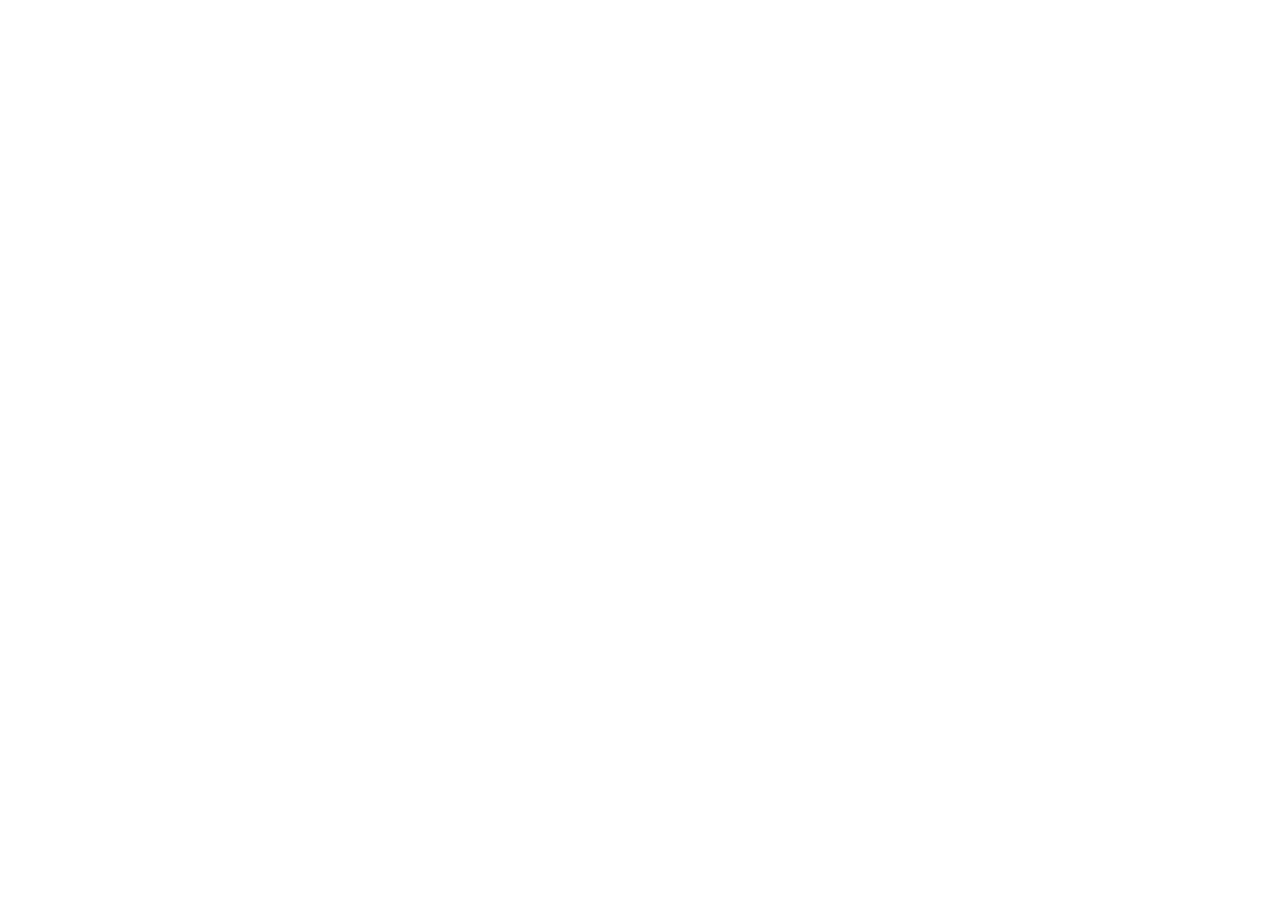
==== index.html @ 9a09a282 "Add files via upload" ====
<!DOCTYPE html>
<html lang="es-CL">
<head>
  <meta charset="UTF-8">
  <meta name="viewport" content="width=device-width, initial-scale=1.0, viewport-fit=cover">
  <meta name="theme-color" content="#6B8E7F" media="(prefers-color-scheme: light)">
  <meta name="theme-color" content="#1F2421" media="(prefers-color-scheme: dark)">
  <meta name="description" content="Carolina — gestor personal de causas judiciales">
  <meta name="format-detection" content="telephone=no">
  <title>Carolina</title>
  <link rel="manifest" href="./manifest.json">
  <link rel="icon" type="image/svg+xml" href="./icons/app-icon.svg">
  <link rel="apple-touch-icon" href="./icons/app-icon.svg">
  <link rel="preload" href="./fonts/InterVariable.woff2" as="font" type="font/woff2" crossorigin>
  <link rel="stylesheet" href="./css/tokens.css">
  <link rel="stylesheet" href="./css/base.css">
  <link rel="stylesheet" href="./css/components.css">
  <link rel="stylesheet" href="./css/views.css">
</head>
<body>
  <aside id="sidebar" class="sidebar" aria-label="Navegación principal" hidden></aside>

  <main id="app" role="main" aria-live="polite"></main>

  <nav id="bottom-nav" class="bottom-nav" aria-label="Navegación principal" hidden></nav>

  <button id="fab" class="fab" aria-label="Captura rápida" hidden></button>

  <div id="modal-root"></div>
  <div id="toast-root" class="toast-root" aria-live="polite" aria-atomic="true"></div>

  <script type="module" src="./js/app.js"></script>
</body>
</html>
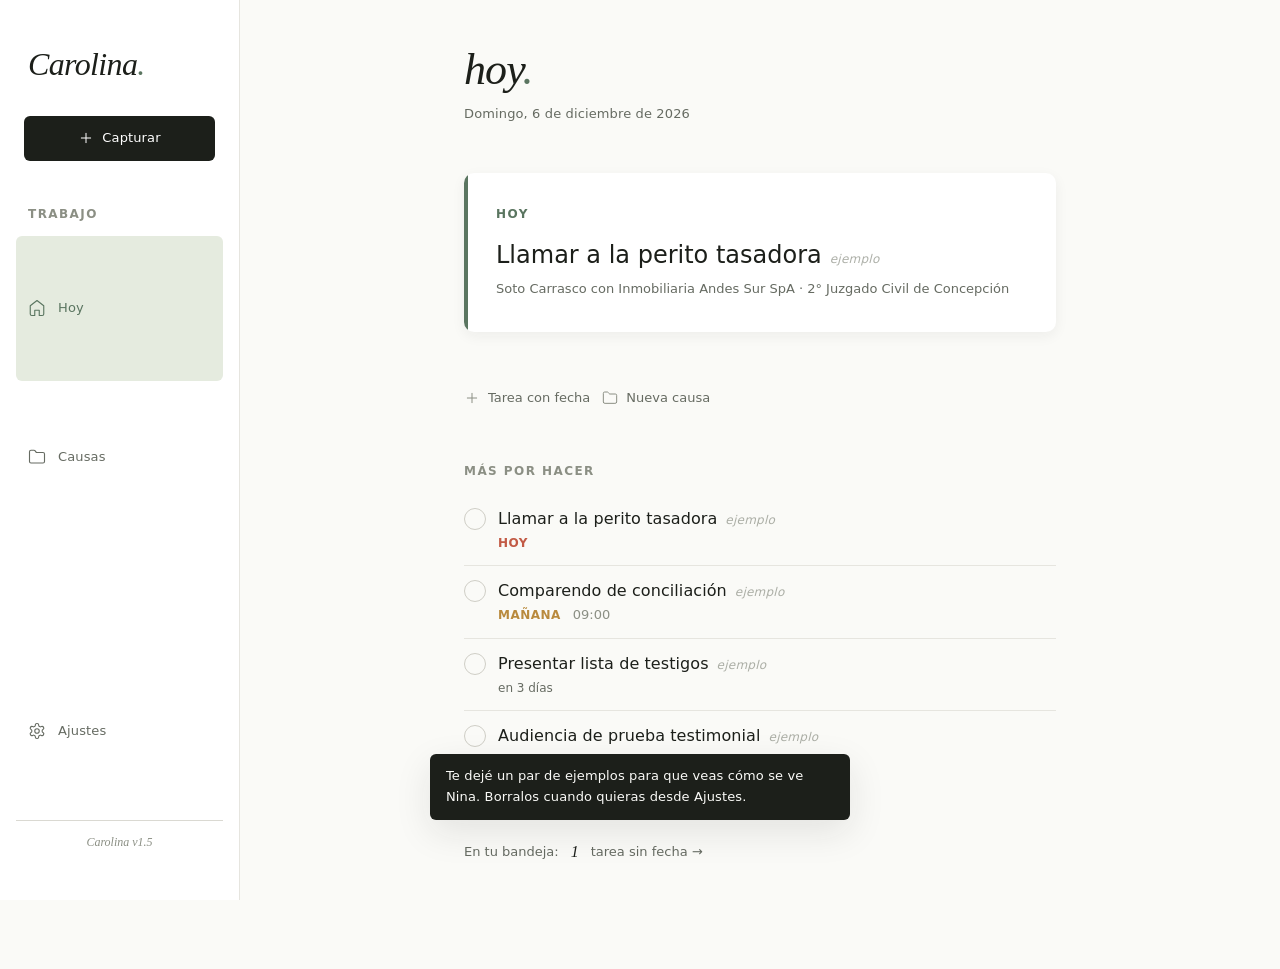
==== commit 6b7881c5: "tokens: nueva paleta clara y stack del sistema" ====
--- a/index.html
+++ b/index.html
@@ -11,7 +11,6 @@
   <link rel="manifest" href="./manifest.json">
   <link rel="icon" type="image/svg+xml" href="./icons/app-icon.svg">
   <link rel="apple-touch-icon" href="./icons/app-icon.svg">
-  <link rel="preload" href="./fonts/InterVariable.woff2" as="font" type="font/woff2" crossorigin>
   <link rel="stylesheet" href="./css/tokens.css">
   <link rel="stylesheet" href="./css/base.css">
   <link rel="stylesheet" href="./css/components.css">
--- a/css/tokens.css
+++ b/css/tokens.css
@@ -0,0 +1,185 @@
+/* Design tokens — Nina, paleta clara y limpia.
+   Superficies luminosas, mucho aire, tipografía del sistema.
+   Inspiración: Things 3, Linear. */
+
+:root {
+  /* ===== Superficies ===== */
+  --surface-bg: #FAFAF7;
+  --surface-card: #FFFFFF;
+  --surface-elevated: #FFFFFF;
+  --surface-muted: #F0EFE9;
+  --surface-overlay: rgba(28, 31, 26, 0.45);
+  --surface-grain: rgba(28, 31, 26, 0);
+
+  /* ===== Texto ===== */
+  --text-primary: #1C1F1A;
+  --text-secondary: #666B62;
+  --text-tertiary: #8B8F84;
+  --text-on-accent: #FFFFFF;
+
+  /* ===== Marca sage ===== */
+  --accent-primary: #5A7560;
+  --accent-primary-hover: #486049;
+  --accent-soft: #E5EBDF;
+  --accent-paper: #EEF2E8;
+
+  /* ===== Semáforo (≥ 4.5:1 sobre surface-card) ===== */
+  --status-ok: #5A7560;
+  --status-warn: #B98A3D;
+  --status-urgent: #C25A45;
+  --status-completed: #B8B8AB;
+
+  /* ===== Bordes ===== */
+  --border-subtle: #E6E5DF;
+  --border-strong: #CFCEC6;
+  --border-divider: #DAD9D2;
+
+  /* ===== Sombras ===== */
+  --shadow-sm: 0 1px 2px rgba(28, 31, 26, 0.04);
+  --shadow-md: 0 4px 14px rgba(28, 31, 26, 0.06);
+  --shadow-lg: 0 12px 36px rgba(28, 31, 26, 0.10);
+
+  /* ===== Tipografía: stack del sistema ===== */
+  --font-sans: -apple-system, BlinkMacSystemFont, "Segoe UI", system-ui, Roboto, "Helvetica Neue", Arial, sans-serif;
+  --font-display: Georgia, Cambria, "Times New Roman", serif;
+  --font-mono: ui-monospace, "SF Mono", "JetBrains Mono", Consolas, "Courier New", monospace;
+
+  --text-xs: 0.75rem;
+  --text-sm: 0.8125rem;
+  --text-base: 1rem;
+  --text-lg: 1.1875rem;
+  --text-xl: 1.5rem;
+  --text-2xl: 2rem;
+  --text-3xl: 2.75rem;
+  --text-4xl: 4rem;
+
+  --weight-regular: 400;
+  --weight-medium: 500;
+  --weight-semibold: 600;
+  --weight-bold: 700;
+
+  --lh-tight: 1.1;
+  --lh-snug: 1.3;
+  --lh-body: 1.6;
+  --lh-relaxed: 1.75;
+
+  --tracking-tight: -0.02em;
+  --tracking-normal: 0;
+  --tracking-wide: 0.04em;
+  --tracking-wider: 0.12em;
+
+  /* ===== Espaciado ===== */
+  --space-1: 4px;
+  --space-2: 8px;
+  --space-3: 12px;
+  --space-4: 16px;
+  --space-5: 24px;
+  --space-6: 32px;
+  --space-7: 48px;
+  --space-8: 64px;
+  --space-9: 96px;
+
+  --radius-input: 6px;
+  --radius-card: 10px;
+  --radius-pill: 999px;
+  --radius-full: 50%;
+
+  --touch-min: 44px;
+  --touch-fab: 56px;
+
+  --duration-micro: 180ms;
+  --duration-enter: 280ms;
+  --duration-exit: 200ms;
+  --ease-out: cubic-bezier(0.16, 1, 0.3, 1);
+  --ease-in: cubic-bezier(0.7, 0, 0.84, 0);
+  --ease-in-out: cubic-bezier(0.65, 0, 0.35, 1);
+
+  --z-nav: 10;
+  --z-fab: 20;
+  --z-toast: 40;
+  --z-modal: 100;
+
+  /* Materia */
+  --materia-civil: #5C7AA0;
+  --materia-familia: #B07A8C;
+  --materia-laboral: #B07859;
+  --materia-penal: #4F5C68;
+  --materia-cobranza: #A88747;
+  --materia-otro: #80847A;
+}
+
+/* ===== Modo oscuro ===== */
+:root[data-theme="dark"] {
+  --surface-bg: #16181A;
+  --surface-card: #1F2123;
+  --surface-elevated: #25282A;
+  --surface-muted: #1A1C1E;
+  --surface-overlay: rgba(0, 0, 0, 0.6);
+  --surface-grain: rgba(255, 255, 255, 0);
+
+  --text-primary: #EFECE6;
+  --text-secondary: #A8A8A1;
+  --text-tertiary: #7A7C75;
+  --text-on-accent: #FFFFFF;
+
+  --accent-primary: #8FAB94;
+  --accent-primary-hover: #A4C0A8;
+  --accent-soft: #2D3530;
+  --accent-paper: #2A2F2A;
+
+  --status-ok: #8FAB94;
+  --status-warn: #D2B070;
+  --status-urgent: #D88471;
+  --status-completed: #494B47;
+
+  --border-subtle: #2A2C2E;
+  --border-strong: #3D403D;
+  --border-divider: #34373A;
+
+  --shadow-sm: 0 1px 2px rgba(0, 0, 0, 0.3);
+  --shadow-md: 0 4px 14px rgba(0, 0, 0, 0.35);
+  --shadow-lg: 0 12px 36px rgba(0, 0, 0, 0.5);
+
+  --materia-civil: #8FA7C5;
+  --materia-familia: #CFA0B0;
+  --materia-laboral: #CFA088;
+  --materia-penal: #8590A0;
+  --materia-cobranza: #C9AC75;
+  --materia-otro: #A8AAA0;
+}
+
+@media (prefers-color-scheme: dark) {
+  :root:not([data-theme="light"]) {
+    --surface-bg: #16181A;
+    --surface-card: #1F2123;
+    --surface-elevated: #25282A;
+    --surface-muted: #1A1C1E;
+    --surface-overlay: rgba(0, 0, 0, 0.6);
+    --surface-grain: rgba(255, 255, 255, 0);
+
+    --text-primary: #EFECE6;
+    --text-secondary: #A8A8A1;
+    --text-tertiary: #7A7C75;
+
+    --accent-primary: #8FAB94;
+    --accent-primary-hover: #A4C0A8;
+    --accent-soft: #2D3530;
+    --accent-paper: #2A2F2A;
+
+    --status-ok: #8FAB94;
+    --status-warn: #D2B070;
+    --status-urgent: #D88471;
+    --status-completed: #494B47;
+
+    --border-subtle: #2A2C2E;
+    --border-strong: #3D403D;
+    --border-divider: #34373A;
+
+    --materia-civil: #8FA7C5;
+    --materia-familia: #CFA0B0;
+    --materia-laboral: #CFA088;
+    --materia-penal: #8590A0;
+    --materia-cobranza: #C9AC75;
+    --materia-otro: #A8AAA0;
+  }
+}
--- a/css/base.css
+++ b/css/base.css
@@ -0,0 +1,105 @@
+/* Reset minimal + tipografía base. Stack del sistema, sin fuentes remotas. */
+
+*, *::before, *::after { box-sizing: border-box; }
+
+html {
+  -webkit-text-size-adjust: 100%;
+  text-rendering: optimizeLegibility;
+}
+
+body {
+  margin: 0;
+  background: var(--surface-bg);
+  color: var(--text-primary);
+  font-family: var(--font-sans);
+  font-size: var(--text-base);
+  line-height: var(--lh-body);
+  font-feature-settings: "cv11", "ss01", "ss03";
+  -webkit-font-smoothing: antialiased;
+  -moz-osx-font-smoothing: grayscale;
+  /* Reservar espacio para bottom-nav fijo + safe-area inferior. */
+  padding-bottom: calc(64px + env(safe-area-inset-bottom));
+  overflow-x: hidden;
+}
+
+h1, h2, h3, h4, h5 {
+  margin: 0;
+  font-weight: var(--weight-semibold);
+  line-height: var(--lh-tight);
+  letter-spacing: var(--tracking-tight);
+  color: var(--text-primary);
+}
+
+p { margin: 0; }
+
+a { color: var(--accent-primary); text-decoration: none; }
+a:hover { color: var(--accent-primary-hover); }
+
+button {
+  font: inherit;
+  color: inherit;
+  background: none;
+  border: none;
+  padding: 0;
+  cursor: pointer;
+  letter-spacing: inherit;
+}
+
+input, textarea, select { font: inherit; color: inherit; }
+
+img, svg { display: block; max-width: 100%; }
+
+/* ===== Utilities tipográficas ===== */
+.display {
+  font-family: var(--font-display);
+  font-style: italic;
+  font-weight: 400;
+  letter-spacing: var(--tracking-tight);
+  font-feature-settings: "ss01", "kern";
+}
+.eyebrow {
+  font-size: var(--text-xs);
+  font-weight: var(--weight-semibold);
+  text-transform: uppercase;
+  letter-spacing: var(--tracking-wider);
+  color: var(--text-tertiary);
+}
+.tabular { font-variant-numeric: tabular-nums; }
+.mono { font-family: var(--font-mono); }
+
+/* ===== Focus visible accesible — sage subtle ===== */
+:focus-visible {
+  outline: 2px solid var(--accent-primary);
+  outline-offset: 3px;
+  border-radius: 4px;
+}
+button:focus:not(:focus-visible) { outline: none; }
+
+/* Screen reader only. */
+.sr-only {
+  position: absolute;
+  width: 1px; height: 1px;
+  padding: 0; margin: -1px;
+  overflow: hidden; clip: rect(0,0,0,0);
+  white-space: nowrap; border: 0;
+}
+
+/* prefers-reduced-motion: anular animaciones. */
+@media (prefers-reduced-motion: reduce) {
+  *, *::before, *::after {
+    animation-duration: 0.01ms !important;
+    animation-iteration-count: 1 !important;
+    transition-duration: 0.01ms !important;
+    scroll-behavior: auto !important;
+  }
+}
+
+::selection { background: var(--accent-soft); color: var(--text-primary); }
+
+/* Divisor horizontal estilo cuaderno legal */
+.rule {
+  border: 0;
+  border-top: 1px solid var(--border-divider);
+  margin: var(--space-5) 0;
+}
+.rule-soft { border-top-color: var(--border-subtle); }
--- a/css/components.css
+++ b/css/components.css
@@ -0,0 +1,913 @@
+/* Componentes — Editorial calm.
+   Pocas cards, mucho aire, separadores en vez de bordes pesados. */
+
+/* ===== Layout helpers ===== */
+.app-container {
+  max-width: 640px;
+  margin: 0 auto;
+  padding: 0 var(--space-5);
+}
+
+.stack { display: flex; flex-direction: column; }
+.stack > * + * { margin-top: var(--space-3); }
+.stack-tight > * + * { margin-top: var(--space-2); }
+.stack-loose > * + * { margin-top: var(--space-5); }
+.stack-page > * + * { margin-top: var(--space-7); }
+
+.row { display: flex; align-items: center; gap: var(--space-3); }
+.row-between { display: flex; align-items: center; justify-content: space-between; gap: var(--space-3); }
+
+/* ===== Botones ===== */
+.btn {
+  display: inline-flex;
+  align-items: center;
+  justify-content: center;
+  gap: var(--space-2);
+  min-height: var(--touch-min);
+  padding: 0 var(--space-4);
+  border-radius: var(--radius-input);
+  font-weight: var(--weight-medium);
+  font-size: var(--text-sm);
+  letter-spacing: 0.01em;
+  cursor: pointer;
+  user-select: none;
+  text-decoration: none;
+  transition: transform 100ms var(--ease-out), background-color var(--duration-micro) var(--ease-out), border-color var(--duration-micro) var(--ease-out);
+  border: 1px solid transparent;
+}
+.btn:active { transform: scale(0.98); }
+.btn:hover { text-decoration: none; }
+
+.btn-primary {
+  background: var(--accent-primary);
+  color: var(--text-on-accent);
+}
+.btn-primary:hover { background: var(--accent-primary-hover); color: var(--text-on-accent); }
+
+.btn-secondary {
+  background: transparent;
+  color: var(--text-primary);
+  border-color: var(--border-strong);
+}
+.btn-secondary:hover { background: var(--surface-muted); border-color: var(--text-secondary); }
+
+.btn-ghost {
+  background: transparent;
+  color: var(--text-secondary);
+}
+.btn-ghost:hover { color: var(--text-primary); background: var(--surface-muted); }
+
+.btn-danger {
+  background: var(--status-urgent);
+  color: var(--text-on-accent);
+}
+.btn-danger:hover { filter: brightness(0.95); color: var(--text-on-accent); }
+
+.btn-icon {
+  width: var(--touch-min);
+  height: var(--touch-min);
+  padding: 0;
+  border-radius: var(--radius-full);
+  color: var(--text-secondary);
+}
+.btn-icon:hover { background: var(--surface-muted); color: var(--text-primary); }
+
+.btn-block { width: 100%; }
+.btn[disabled] { opacity: 0.4; cursor: not-allowed; }
+
+/* ===== Card minimal — "papel sobre papel" ===== */
+.card {
+  background: var(--surface-card);
+  border-radius: var(--radius-card);
+  padding: var(--space-5);
+  box-shadow: var(--shadow-sm);
+}
+.card-pressable {
+  cursor: pointer;
+  transition: transform 100ms var(--ease-out), box-shadow var(--duration-micro) var(--ease-out);
+}
+.card-pressable:hover { box-shadow: var(--shadow-md); }
+.card-pressable:active { transform: scale(0.99); }
+
+/* ===== FAB — más refinado, menos plástico ===== */
+.fab {
+  position: fixed;
+  right: var(--space-5);
+  bottom: calc(80px + env(safe-area-inset-bottom));
+  width: var(--touch-fab);
+  height: var(--touch-fab);
+  border-radius: var(--radius-full);
+  background: var(--text-primary);
+  color: var(--surface-card);
+  box-shadow: var(--shadow-lg);
+  font-size: 24px;
+  line-height: 1;
+  font-weight: var(--weight-regular);
+  display: flex; align-items: center; justify-content: center;
+  z-index: var(--z-fab);
+  transition: transform 100ms var(--ease-out), background-color var(--duration-micro) var(--ease-out);
+}
+.fab:hover { background: var(--text-secondary); }
+.fab:active { transform: scale(0.93); }
+.fab[hidden] { display: none; }
+
+/* ===== Bottom nav (mobile) ===== */
+.bottom-nav {
+  position: fixed;
+  left: 0; right: 0; bottom: 0;
+  display: flex;
+  background: var(--surface-card);
+  border-top: 1px solid var(--border-subtle);
+  padding-bottom: env(safe-area-inset-bottom);
+  z-index: var(--z-nav);
+}
+.bottom-nav[hidden] { display: none; }
+
+.nav-item {
+  flex: 1;
+  display: flex;
+  flex-direction: column;
+  align-items: center;
+  justify-content: center;
+  gap: 3px;
+  min-height: 56px;
+  padding: var(--space-1) var(--space-2);
+  color: var(--text-tertiary);
+  font-size: var(--text-xs);
+  font-weight: var(--weight-medium);
+  letter-spacing: 0.01em;
+  text-decoration: none;
+  transition: color var(--duration-micro) var(--ease-out);
+}
+.nav-item .icon { width: 22px; height: 22px; }
+.nav-item.active { color: var(--accent-primary); }
+.nav-item:hover { color: var(--text-primary); text-decoration: none; }
+.nav-item:active { background: var(--surface-muted); }
+
+/* ===== Sidebar (desktop, Odoo-style refinado) ===== */
+.sidebar { display: none; }
+.sidebar[hidden] { display: none; }
+
+@media (min-width: 960px) {
+  .bottom-nav { display: none; }
+  .sidebar:not([hidden]) {
+    display: flex;
+    flex-direction: column;
+    position: fixed;
+    left: 0; top: 0; bottom: 0;
+    width: 240px;
+    background: var(--surface-card);
+    border-right: 1px solid var(--border-subtle);
+    padding: var(--space-7) var(--space-4);
+    z-index: var(--z-nav);
+    gap: var(--space-1);
+  }
+  .sidebar .sidebar-brand {
+    padding: 0 var(--space-3) var(--space-6);
+    font-family: var(--font-display);
+    font-style: italic;
+    font-size: var(--text-2xl);
+    font-weight: 400;
+    color: var(--text-primary);
+    letter-spacing: var(--tracking-tight);
+    line-height: 1;
+  }
+  .sidebar .sidebar-brand .brand-dot { display: none; }
+  .sidebar .sidebar-brand::after {
+    content: ".";
+    color: var(--accent-primary);
+  }
+
+  /* Botón Capturar (reemplaza al FAB en desktop) */
+  .sidebar .sidebar-cta {
+    display: flex;
+    align-items: center;
+    justify-content: center;
+    gap: var(--space-2);
+    padding: var(--space-3) var(--space-4);
+    margin: 0 var(--space-2) var(--space-6);
+    background: var(--text-primary);
+    color: var(--surface-card);
+    border-radius: var(--radius-input);
+    font-size: var(--text-sm);
+    font-weight: var(--weight-medium);
+    letter-spacing: 0.01em;
+    cursor: pointer;
+    transition: background-color var(--duration-micro) var(--ease-out), transform 100ms var(--ease-out);
+    border: none;
+  }
+  .sidebar .sidebar-cta:hover { background: var(--text-secondary); }
+  .sidebar .sidebar-cta:active { transform: scale(0.98); }
+
+  /* Section title — eyebrow estilo */
+  .sidebar .sidebar-section-title {
+    font-size: var(--text-xs);
+    font-weight: var(--weight-semibold);
+    text-transform: uppercase;
+    letter-spacing: var(--tracking-wider);
+    color: var(--text-tertiary);
+    padding: 0 var(--space-3) var(--space-2);
+    margin-top: var(--space-2);
+  }
+
+  /* Spacer empuja Ajustes al pie */
+  .sidebar .sidebar-spacer { flex: 1; min-height: var(--space-5); }
+
+  /* Version tag */
+  .sidebar .sidebar-version {
+    font-family: var(--font-display);
+    font-style: italic;
+    font-size: var(--text-xs);
+    color: var(--text-tertiary);
+    text-align: center;
+    padding: var(--space-3) var(--space-3) 0;
+    margin-top: var(--space-3);
+    border-top: 1px solid var(--border-divider);
+  }
+
+  .sidebar .nav-item {
+    flex-direction: row;
+    justify-content: flex-start;
+    gap: var(--space-3);
+    padding: var(--space-3);
+    min-height: 40px;
+    border-radius: var(--radius-input);
+    font-size: var(--text-sm);
+    font-weight: var(--weight-medium);
+    color: var(--text-secondary);
+  }
+  .sidebar .nav-item .icon { width: 18px; height: 18px; }
+  .sidebar .nav-item.active {
+    background: var(--accent-soft);
+    color: var(--accent-primary);
+  }
+  .sidebar .nav-item:hover:not(.active) {
+    background: var(--surface-muted);
+    color: var(--text-primary);
+  }
+
+  body { padding-left: 240px; padding-bottom: 0; }
+  /* En desktop el botón Capturar del sidebar reemplaza al FAB. */
+  .fab { display: none !important; }
+}
+
+/* ===== Chips ===== */
+.chip-row-wrapper { position: relative; }
+.chip-row-wrapper::after {
+  content: "";
+  position: absolute;
+  right: 0; top: 0; bottom: 0;
+  width: 32px;
+  background: linear-gradient(to right, transparent, var(--surface-bg));
+  pointer-events: none;
+}
+.chip-row {
+  display: flex;
+  gap: var(--space-2);
+  overflow-x: auto;
+  padding: var(--space-2) 0;
+  scrollbar-width: none;
+}
+.chip-row::-webkit-scrollbar { display: none; }
+
+.chip {
+  display: inline-flex;
+  align-items: center;
+  gap: var(--space-2);
+  padding: 0 var(--space-4);
+  border-radius: var(--radius-pill);
+  background: transparent;
+  border: 1px solid var(--border-strong);
+  font-size: var(--text-sm);
+  font-weight: var(--weight-medium);
+  color: var(--text-secondary);
+  white-space: nowrap;
+  min-height: 36px;
+  cursor: pointer;
+  transition: background-color var(--duration-micro) var(--ease-out), border-color var(--duration-micro) var(--ease-out);
+  letter-spacing: 0.01em;
+}
+@media (max-width: 720px) {
+  /* Mobile: chips más cómodas para tap (acercándose al mínimo táctil de 44) */
+  .chip { min-height: 40px; padding: 0 var(--space-4); }
+}
+.chip:hover { border-color: var(--text-secondary); color: var(--text-primary); }
+.chip:active { transform: scale(0.97); }
+.chip.active {
+  background: var(--text-primary);
+  color: var(--surface-card);
+  border-color: var(--text-primary);
+}
+
+.chip-materia::before {
+  content: "";
+  width: 6px; height: 6px;
+  border-radius: var(--radius-full);
+  background: var(--materia-color, var(--text-tertiary));
+  flex-shrink: 0;
+}
+.chip-materia[data-materia="civil"]    { --materia-color: var(--materia-civil); }
+.chip-materia[data-materia="familia"]  { --materia-color: var(--materia-familia); }
+.chip-materia[data-materia="laboral"]  { --materia-color: var(--materia-laboral); }
+.chip-materia[data-materia="penal"]    { --materia-color: var(--materia-penal); }
+.chip-materia[data-materia="cobranza"] { --materia-color: var(--materia-cobranza); }
+.chip-materia[data-materia="otro"]     { --materia-color: var(--materia-otro); }
+
+/* ===== Inputs ===== */
+.field { display: flex; flex-direction: column; gap: 6px; }
+.label {
+  font-size: var(--text-xs);
+  font-weight: var(--weight-semibold);
+  text-transform: uppercase;
+  letter-spacing: var(--tracking-wider);
+  color: var(--text-tertiary);
+}
+.label .required { color: var(--status-urgent); margin-left: 2px; font-weight: var(--weight-bold); }
+
+.input, .textarea, .select {
+  width: 100%;
+  min-height: var(--touch-min);
+  padding: var(--space-3) var(--space-3);
+  background: var(--surface-card);
+  border: 1px solid var(--border-strong);
+  border-radius: var(--radius-input);
+  color: var(--text-primary);
+  font-size: var(--text-base);
+  transition: border-color var(--duration-micro) var(--ease-out);
+}
+.input:focus, .textarea:focus, .select:focus {
+  outline: none;
+  border-color: var(--accent-primary);
+  box-shadow: 0 0 0 3px var(--accent-soft);
+}
+.textarea { min-height: 96px; resize: vertical; line-height: var(--lh-body); padding: var(--space-3); }
+
+.helper {
+  font-size: var(--text-sm);
+  color: var(--text-tertiary);
+  font-style: italic;
+}
+.error {
+  font-size: var(--text-sm);
+  color: var(--status-urgent);
+  font-weight: var(--weight-medium);
+}
+
+/* ===== Modal ===== */
+.modal-backdrop {
+  position: fixed; inset: 0;
+  background: var(--surface-overlay);
+  backdrop-filter: blur(8px);
+  -webkit-backdrop-filter: blur(8px);
+  display: flex;
+  align-items: flex-end;
+  justify-content: center;
+  z-index: var(--z-modal);
+  animation: backdrop-in var(--duration-enter) var(--ease-out);
+}
+.modal {
+  background: var(--surface-card);
+  width: 100%;
+  max-width: 520px;
+  max-height: 90vh;
+  overflow-y: auto;
+  border-top-left-radius: 16px;
+  border-top-right-radius: 16px;
+  padding: var(--space-6) var(--space-5) calc(var(--space-6) + env(safe-area-inset-bottom));
+  animation: sheet-in var(--duration-enter) var(--ease-out);
+  box-shadow: var(--shadow-lg);
+}
+@media (min-width: 600px) {
+  .modal-backdrop { align-items: center; }
+  .modal { border-radius: 16px; max-height: 80vh; margin: var(--space-5); }
+}
+
+.modal-header {
+  display: flex;
+  justify-content: space-between;
+  align-items: baseline;
+  margin-bottom: var(--space-5);
+}
+.modal-title {
+  font-family: var(--font-display);
+  font-style: italic;
+  font-weight: 400;
+  font-size: var(--text-2xl);
+  letter-spacing: var(--tracking-tight);
+}
+
+@keyframes backdrop-in { from { opacity: 0; } to { opacity: 1; } }
+@keyframes sheet-in {
+  from { transform: translateY(24px); opacity: 0; }
+  to { transform: translateY(0); opacity: 1; }
+}
+
+/* ===== Toast ===== */
+.toast-root {
+  position: fixed;
+  left: 50%;
+  bottom: calc(80px + env(safe-area-inset-bottom));
+  transform: translateX(-50%);
+  z-index: var(--z-toast);
+  display: flex;
+  flex-direction: column;
+  gap: var(--space-2);
+  pointer-events: none;
+  width: calc(100% - var(--space-5) * 2);
+  max-width: 420px;
+}
+.toast {
+  background: var(--text-primary);
+  color: var(--surface-bg);
+  padding: var(--space-3) var(--space-4);
+  border-radius: var(--radius-input);
+  box-shadow: var(--shadow-lg);
+  display: flex;
+  justify-content: space-between;
+  align-items: center;
+  gap: var(--space-3);
+  pointer-events: auto;
+  animation: toast-in var(--duration-enter) var(--ease-out);
+  font-size: var(--text-sm);
+  letter-spacing: 0.01em;
+}
+.toast.leaving { animation: toast-out var(--duration-exit) var(--ease-in) forwards; }
+.toast .toast-action {
+  color: var(--accent-soft);
+  font-weight: var(--weight-semibold);
+  background: transparent;
+  border: none;
+  padding: var(--space-1) var(--space-2);
+  cursor: pointer;
+}
+@keyframes toast-in { from { opacity: 0; transform: translateY(8px); } to { opacity: 1; transform: translateY(0); } }
+@keyframes toast-out { to { opacity: 0; transform: translateY(8px); } }
+
+/* ===== Semáforo — refinado.
+   Urgent/Warn (HOY/MAÑANA) en uppercase semibold para llamar atención calmada.
+   Soon/Far en sentence case regular weight para indicar visualmente "no urgente".
+   La diferenciación tipográfica refuerza la diferenciación cromática. */
+.semaforo {
+  display: inline-flex;
+  align-items: center;
+  font-size: var(--text-xs);
+  font-variant-numeric: tabular-nums;
+  white-space: nowrap;
+  letter-spacing: var(--tracking-wide);
+}
+.semaforo-urgent {
+  color: var(--status-urgent);
+  font-weight: var(--weight-semibold);
+  text-transform: uppercase;
+}
+.semaforo-warn {
+  color: var(--status-warn);
+  font-weight: var(--weight-semibold);
+  text-transform: uppercase;
+}
+.semaforo-soon {
+  color: var(--text-secondary);
+  font-weight: var(--weight-regular);
+  letter-spacing: 0;
+}
+.semaforo-far {
+  color: var(--text-tertiary);
+  font-weight: var(--weight-regular);
+  letter-spacing: 0;
+}
+.semaforo-completed {
+  color: var(--text-tertiary);
+  text-decoration: line-through;
+  font-weight: var(--weight-regular);
+  letter-spacing: 0;
+}
+
+/* ===== Empty state ===== */
+.empty-state {
+  text-align: center;
+  padding: var(--space-8) var(--space-4);
+  color: var(--text-secondary);
+}
+.empty-state .illustration {
+  margin: 0 auto var(--space-5);
+  color: var(--accent-primary);
+  opacity: 0.55;
+  display: block;
+  width: 140px;
+  max-width: 100%;
+}
+.empty-state .empty-message {
+  font-family: var(--font-display);
+  font-style: italic;
+  font-size: var(--text-lg);
+  margin-bottom: var(--space-4);
+  color: var(--text-secondary);
+  max-width: 28em;
+  margin-left: auto; margin-right: auto;
+  letter-spacing: var(--tracking-tight);
+}
+.empty-state .btn { margin-top: var(--space-3); }
+
+/* ===== Notebook row — nuevo patrón sin cards ===== */
+.notebook {
+  display: flex;
+  flex-direction: column;
+}
+.notebook-row {
+  position: relative;
+  padding: var(--space-5) 0;
+  display: flex;
+  flex-direction: column;
+  gap: var(--space-2);
+  border-bottom: 1px solid var(--border-divider);
+  cursor: pointer;
+  transition: padding-left var(--duration-micro) var(--ease-out);
+}
+.notebook-row:hover { padding-left: var(--space-2); }
+.notebook-row:last-child { border-bottom: none; }
+.notebook-row[data-materia]::before {
+  content: "";
+  position: absolute;
+  left: -16px; top: 50%; transform: translateY(-50%);
+  width: 3px;
+  height: 60%;
+  background: var(--materia-color, transparent);
+  border-radius: var(--radius-pill);
+  opacity: 0;
+  transition: opacity var(--duration-micro) var(--ease-out);
+}
+.notebook-row[data-materia]:hover::before { opacity: 1; }
+.notebook-row[data-materia="civil"]    { --materia-color: var(--materia-civil); }
+.notebook-row[data-materia="familia"]  { --materia-color: var(--materia-familia); }
+.notebook-row[data-materia="laboral"]  { --materia-color: var(--materia-laboral); }
+.notebook-row[data-materia="penal"]    { --materia-color: var(--materia-penal); }
+.notebook-row[data-materia="cobranza"] { --materia-color: var(--materia-cobranza); }
+.notebook-row[data-materia="otro"]     { --materia-color: var(--materia-otro); }
+
+/* ===== Tarea — checkbox circular minimal ===== */
+.tarea-row {
+  display: flex;
+  align-items: flex-start;
+  gap: var(--space-3);
+  padding: var(--space-3) 0;
+  border-bottom: 1px solid var(--border-subtle);
+  transition: opacity var(--duration-micro) var(--ease-out);
+}
+.tarea-row:last-child { border-bottom: none; }
+.tarea-row.completing { opacity: 0.4; }
+.tarea-checkbox {
+  flex-shrink: 0;
+  width: 22px; height: 22px;
+  margin-top: 2px;
+  border-radius: var(--radius-full);
+  border: 1.5px solid var(--border-strong);
+  display: flex; align-items: center; justify-content: center;
+  background: transparent;
+  color: var(--surface-card);
+  transition: all var(--duration-micro) var(--ease-out);
+}
+.tarea-checkbox:hover { border-color: var(--accent-primary); }
+.tarea-checkbox.checked {
+  background: var(--accent-primary);
+  border-color: var(--accent-primary);
+}
+.tarea-content { flex: 1; min-width: 0; padding-right: var(--space-2); }
+.tarea-titulo {
+  font-size: var(--text-base);
+  font-weight: var(--weight-regular);
+  color: var(--text-primary);
+  letter-spacing: 0.005em;
+}
+.tarea-meta {
+  font-size: var(--text-sm);
+  color: var(--text-tertiary);
+  display: flex; align-items: center; gap: var(--space-3);
+  margin-top: 2px;
+}
+.tarea-row.done .tarea-titulo {
+  color: var(--text-tertiary);
+  text-decoration: line-through;
+}
+
+/* ===== Inbox link minimal ===== */
+.inbox-link {
+  display: inline-flex;
+  align-items: center;
+  gap: var(--space-2);
+  padding: var(--space-2) 0;
+  color: var(--text-secondary);
+  font-size: var(--text-sm);
+  cursor: pointer;
+  transition: color var(--duration-micro) var(--ease-out);
+}
+.inbox-link:hover { color: var(--text-primary); }
+.inbox-link .count {
+  font-family: var(--font-display);
+  font-style: italic;
+  color: var(--text-primary);
+  font-size: var(--text-base);
+  margin: 0 4px;
+}
+
+/* ===== Detalles colapsables ===== */
+details.collapsible {
+  border-bottom: 1px solid var(--border-divider);
+  padding: var(--space-4) 0;
+}
+details.collapsible:last-child { border-bottom: none; }
+details.collapsible > summary {
+  list-style: none;
+  cursor: pointer;
+  display: flex;
+  justify-content: space-between;
+  align-items: center;
+  font-weight: var(--weight-semibold);
+  font-size: var(--text-base);
+  letter-spacing: 0.01em;
+  min-height: 36px;
+  user-select: none;
+}
+details.collapsible > summary::-webkit-details-marker { display: none; }
+details.collapsible > summary::after {
+  content: "";
+  width: 8px; height: 8px;
+  border-right: 1.5px solid var(--text-tertiary);
+  border-bottom: 1.5px solid var(--text-tertiary);
+  transform: rotate(45deg);
+  transition: transform var(--duration-micro) var(--ease-out);
+  flex-shrink: 0;
+  margin-right: 4px;
+}
+details.collapsible[open] > summary::after { transform: rotate(-135deg); }
+details.collapsible > .body { padding-top: var(--space-4); }
+
+/* ===== Hito timeline refinado ===== */
+.timeline { position: relative; padding-left: var(--space-5); }
+.timeline::before {
+  content: "";
+  position: absolute;
+  left: 4px; top: 12px; bottom: 12px;
+  width: 1px;
+  background: var(--border-divider);
+}
+.timeline-item { position: relative; padding-bottom: var(--space-5); }
+.timeline-item:last-child { padding-bottom: 0; }
+.timeline-item::before {
+  content: "";
+  position: absolute;
+  left: -19px; top: 8px;
+  width: 9px; height: 9px;
+  border-radius: var(--radius-full);
+  background: var(--surface-card);
+  border: 1.5px solid var(--accent-primary);
+}
+.timeline-fecha {
+  font-size: var(--text-xs);
+  color: var(--text-tertiary);
+  font-variant-numeric: tabular-nums;
+  letter-spacing: var(--tracking-wide);
+  text-transform: uppercase;
+}
+.timeline-tipo {
+  font-size: var(--text-sm);
+  font-weight: var(--weight-medium);
+  color: var(--text-secondary);
+  margin-top: 2px;
+}
+.timeline-desc {
+  font-size: var(--text-base);
+  color: var(--text-primary);
+  margin-top: 4px;
+}
+
+/* ===== Save indicator ===== */
+.save-indicator {
+  font-size: var(--text-xs);
+  color: var(--text-tertiary);
+  font-style: italic;
+  opacity: 0;
+  transition: opacity var(--duration-micro) var(--ease-out);
+}
+.save-indicator.visible { opacity: 1; }
+
+/* ===== Botón "···" de acciones por tarea ===== */
+.tarea-actions {
+  flex-shrink: 0;
+  width: 32px; height: 32px;
+  margin-top: 2px;
+  border-radius: var(--radius-full);
+  display: flex; align-items: center; justify-content: center;
+  color: var(--text-tertiary);
+  background: transparent;
+  cursor: pointer;
+  opacity: 0;
+  transition: opacity var(--duration-micro) var(--ease-out), background-color var(--duration-micro) var(--ease-out), color var(--duration-micro) var(--ease-out);
+  border: none;
+}
+.tarea-row:hover .tarea-actions,
+.tarea-row:focus-within .tarea-actions { opacity: 1; }
+.tarea-actions:hover { background: var(--surface-muted); color: var(--text-primary); opacity: 1; }
+@media (max-width: 720px) {
+  /* En mobile no hay hover — siempre visible pero sutil */
+  .tarea-actions { opacity: 0.6; }
+}
+
+/* Badge "X/N" para tareas con subtareas */
+.tarea-subprogress {
+  display: inline-flex;
+  align-items: center;
+  font-size: var(--text-xs);
+  font-weight: var(--weight-medium);
+  color: var(--text-tertiary);
+  font-variant-numeric: tabular-nums;
+  margin-left: var(--space-2);
+}
+.tarea-subprogress.complete { color: var(--accent-primary); }
+
+/* ===== Botón "Revisar día" en Vista Hoy ===== */
+.daily-review-cta {
+  display: inline-flex;
+  align-items: center;
+  gap: var(--space-2);
+  padding: var(--space-2) var(--space-3);
+  background: var(--accent-soft);
+  color: var(--accent-primary);
+  border-radius: var(--radius-pill);
+  font-size: var(--text-sm);
+  font-weight: var(--weight-medium);
+  letter-spacing: 0.01em;
+  cursor: pointer;
+  border: none;
+  transition: transform 100ms var(--ease-out), background-color var(--duration-micro) var(--ease-out);
+}
+.daily-review-cta:hover { background: var(--accent-paper); }
+.daily-review-cta:active { transform: scale(0.97); }
+
+/* ===== Modo Foco — full-screen single-task spotlight ===== */
+.modo-foco {
+  position: fixed; inset: 0;
+  background: var(--surface-bg);
+  background-image: radial-gradient(circle at 1px 1px, var(--surface-grain) 1px, transparent 0);
+  background-size: 24px 24px;
+  z-index: var(--z-modal);
+  display: flex;
+  flex-direction: column;
+  animation: foco-in var(--duration-enter) var(--ease-out);
+}
+@keyframes foco-in {
+  from { opacity: 0; transform: scale(0.98); }
+  to { opacity: 1; transform: scale(1); }
+}
+.modo-foco-bar {
+  display: flex;
+  justify-content: space-between;
+  align-items: center;
+  padding: var(--space-4) var(--space-5);
+  padding-top: calc(var(--space-4) + env(safe-area-inset-top));
+}
+.modo-foco-progress {
+  font-size: var(--text-sm);
+  color: var(--text-secondary);
+  font-variant-numeric: tabular-nums;
+  font-weight: var(--weight-medium);
+}
+.modo-foco-content {
+  flex: 1;
+  display: flex;
+  flex-direction: column;
+  justify-content: center;
+  padding: var(--space-5);
+  max-width: 640px;
+  margin: 0 auto;
+  width: 100%;
+}
+.modo-foco-eyebrow {
+  font-size: var(--text-xs);
+  font-weight: var(--weight-semibold);
+  text-transform: uppercase;
+  letter-spacing: var(--tracking-wider);
+  color: var(--accent-primary);
+  margin-bottom: var(--space-3);
+}
+.modo-foco-titulo {
+  font-family: var(--font-display);
+  font-style: italic;
+  font-weight: 400;
+  font-size: var(--text-3xl);
+  line-height: var(--lh-snug);
+  letter-spacing: var(--tracking-tight);
+  color: var(--text-primary);
+  margin-bottom: var(--space-5);
+}
+@media (min-width: 720px) {
+  .modo-foco-titulo { font-size: var(--text-4xl); }
+}
+.modo-foco-desc {
+  font-size: var(--text-base);
+  color: var(--text-secondary);
+  line-height: var(--lh-relaxed);
+  margin-bottom: var(--space-5);
+}
+.modo-foco-subs {
+  list-style: none;
+  padding: 0;
+  margin: 0;
+  display: flex;
+  flex-direction: column;
+  gap: var(--space-1);
+}
+.modo-foco-subs .sub-item {
+  display: flex;
+  align-items: center;
+  gap: var(--space-3);
+  padding: var(--space-3) 0;
+  border-bottom: 1px solid var(--border-subtle);
+  transition: opacity var(--duration-micro) var(--ease-out);
+}
+.modo-foco-subs .sub-item:last-child { border-bottom: none; }
+.modo-foco-subs .sub-item.done { opacity: 0.55; }
+.modo-foco-subs .sub-item.done .sub-titulo {
+  text-decoration: line-through;
+  color: var(--text-tertiary);
+}
+.modo-foco-subs .sub-titulo {
+  font-size: var(--text-base);
+  color: var(--text-primary);
+  flex: 1;
+}
+.modo-foco-cta-secondary {
+  display: inline-flex;
+  align-items: center;
+  gap: var(--space-2);
+  padding: var(--space-3) var(--space-4);
+  background: transparent;
+  color: var(--text-secondary);
+  border: 1px dashed var(--border-strong);
+  border-radius: var(--radius-input);
+  font-size: var(--text-sm);
+  cursor: pointer;
+  align-self: flex-start;
+  transition: all var(--duration-micro) var(--ease-out);
+}
+.modo-foco-cta-secondary:hover {
+  border-color: var(--accent-primary);
+  color: var(--accent-primary);
+}
+.modo-foco-footer {
+  padding: var(--space-5);
+  padding-bottom: calc(var(--space-5) + env(safe-area-inset-bottom));
+  display: flex;
+  justify-content: center;
+}
+.modo-foco-cta {
+  display: inline-flex;
+  align-items: center;
+  justify-content: center;
+  gap: var(--space-2);
+  min-width: 200px;
+  min-height: 56px;
+  padding: 0 var(--space-6);
+  background: var(--accent-primary);
+  color: var(--text-on-accent);
+  border-radius: var(--radius-pill);
+  font-size: var(--text-base);
+  font-weight: var(--weight-medium);
+  letter-spacing: 0.02em;
+  cursor: pointer;
+  border: none;
+  box-shadow: var(--shadow-md);
+  transition: transform 100ms var(--ease-out), background-color var(--duration-micro) var(--ease-out);
+}
+.modo-foco-cta:hover { background: var(--accent-primary-hover); }
+.modo-foco-cta:active { transform: scale(0.97); }
+
+/* ===== Descomponer modal — UI guiado de pasos ===== */
+.descompone-lista {
+  display: flex;
+  flex-direction: column;
+  gap: var(--space-2);
+}
+.descompone-row {
+  display: flex;
+  align-items: center;
+  gap: var(--space-3);
+}
+.descompone-numero {
+  flex-shrink: 0;
+  width: 24px; height: 24px;
+  display: flex; align-items: center; justify-content: center;
+  font-size: var(--text-xs);
+  color: var(--text-tertiary);
+  font-weight: var(--weight-semibold);
+}
+
+/* ===== Badge "ejemplo" — discreto para registros precargados ===== */
+.badge-ejemplo {
+  font-size: var(--text-xs);
+  color: var(--text-tertiary);
+  font-style: italic;
+  letter-spacing: 0.02em;
+  font-weight: var(--weight-regular);
+  margin-left: var(--space-2);
+  opacity: 0.7;
+}
--- a/css/views.css
+++ b/css/views.css
@@ -0,0 +1,383 @@
+/* Estilos por vista — editorial calm. */
+
+/* ===== Vista Hoy ===== */
+.view-hoy {
+  padding-top: var(--space-7);
+  padding-bottom: var(--space-9);
+}
+
+/* Hero: "hoy." en serif italic grande, fecha debajo en sans */
+.hoy-hero {
+  margin-bottom: var(--space-7);
+}
+.hoy-display {
+  font-family: var(--font-display);
+  font-style: italic;
+  font-weight: 400;
+  font-size: var(--text-3xl);
+  line-height: 1;
+  letter-spacing: var(--tracking-tight);
+  color: var(--text-primary);
+  display: inline-block;
+}
+.hoy-display::after {
+  content: ".";
+  color: var(--accent-primary);
+}
+.hoy-fecha {
+  font-size: var(--text-sm);
+  color: var(--text-secondary);
+  margin-top: var(--space-3);
+  letter-spacing: 0.01em;
+}
+.hoy-fecha::first-letter { text-transform: uppercase; }
+
+/* Bloque "Lo siguiente" — Hero card prominente.
+   La pregunta principal de Vista Hoy se responde acá. Más peso visual que el resto. */
+.hoy-next {
+  margin-bottom: var(--space-7);
+  padding: var(--space-6) var(--space-6);
+  background: var(--surface-card);
+  border-radius: var(--radius-card);
+  box-shadow: var(--shadow-md);
+  position: relative;
+  overflow: hidden;
+  cursor: pointer;
+  transition: transform 100ms var(--ease-out), box-shadow var(--duration-micro) var(--ease-out);
+}
+.hoy-next::before {
+  content: "";
+  position: absolute;
+  left: 0; top: 0; bottom: 0;
+  width: 4px;
+  background: var(--accent-primary);
+}
+.hoy-next:hover { box-shadow: var(--shadow-lg); }
+.hoy-next:active { transform: scale(0.995); }
+
+.hoy-next-eyebrow {
+  font-size: var(--text-xs);
+  font-weight: var(--weight-semibold);
+  text-transform: uppercase;
+  letter-spacing: var(--tracking-wider);
+  color: var(--accent-primary);
+}
+.hoy-next-hora {
+  font-family: var(--font-display);
+  font-style: italic;
+  font-size: var(--text-4xl);
+  font-weight: 400;
+  letter-spacing: var(--tracking-tight);
+  color: var(--text-primary);
+  margin-top: var(--space-3);
+  font-variant-numeric: tabular-nums;
+  line-height: 1;
+}
+.hoy-next-titulo {
+  font-size: var(--text-xl);
+  font-weight: var(--weight-medium);
+  color: var(--text-primary);
+  margin-top: var(--space-4);
+  line-height: var(--lh-snug);
+}
+.hoy-next-meta {
+  font-size: var(--text-sm);
+  color: var(--text-secondary);
+  margin-top: var(--space-2);
+}
+
+/* Quick action row: discreta, justo debajo del hero */
+.hoy-quick {
+  display: flex;
+  gap: var(--space-3);
+  margin-bottom: var(--space-7);
+  flex-wrap: wrap;
+}
+.hoy-quick-link {
+  display: inline-flex;
+  align-items: center;
+  gap: var(--space-2);
+  padding: var(--space-2) 0;
+  color: var(--text-secondary);
+  font-size: var(--text-sm);
+  font-weight: var(--weight-medium);
+  text-decoration: none;
+  cursor: pointer;
+  transition: color var(--duration-micro) var(--ease-out);
+  border: none;
+  background: none;
+}
+.hoy-quick-link:hover { color: var(--text-primary); text-decoration: none; }
+.hoy-quick-link .icon { color: var(--text-tertiary); }
+.hoy-quick-link:hover .icon { color: var(--accent-primary); }
+
+/* Sección genérica — eyebrow + contenido */
+.hoy-section { margin-bottom: var(--space-7); }
+.hoy-section-eyebrow {
+  font-size: var(--text-xs);
+  font-weight: var(--weight-semibold);
+  text-transform: uppercase;
+  letter-spacing: var(--tracking-wider);
+  color: var(--text-tertiary);
+  margin-bottom: var(--space-4);
+}
+
+/* Stat removido — la lista de tareas ya comunica cuántas hay. Sustracción. */
+
+/* ===== Lista de Causas ===== */
+.view-causas {
+  padding-top: var(--space-7);
+  padding-bottom: var(--space-9);
+}
+.causas-display {
+  font-family: var(--font-display);
+  font-style: italic;
+  font-weight: 400;
+  font-size: var(--text-3xl);
+  line-height: 1;
+  letter-spacing: var(--tracking-tight);
+  color: var(--text-primary);
+  margin-bottom: var(--space-6);
+}
+.causas-display::after { content: "."; color: var(--accent-primary); }
+
+.causas-toolbar {
+  display: flex; flex-direction: column;
+  gap: var(--space-3);
+  margin-bottom: var(--space-6);
+}
+.search-wrapper { position: relative; }
+.search-input {
+  padding-left: 40px;
+  background: var(--surface-card);
+}
+.search-icon {
+  position: absolute;
+  left: var(--space-3);
+  top: 50%;
+  transform: translateY(-50%);
+  color: var(--text-tertiary);
+  pointer-events: none;
+}
+
+.causas-list { margin-top: var(--space-5); }
+
+/* Causa row — notebook style */
+.causa-row {
+  position: relative;
+  display: block;
+  padding: var(--space-5) 0 var(--space-5) var(--space-4);
+  border-bottom: 1px solid var(--border-divider);
+  cursor: pointer;
+  transition: padding-left var(--duration-micro) var(--ease-out);
+}
+.causa-row:last-child { border-bottom: none; }
+.causa-row::before {
+  content: "";
+  position: absolute;
+  left: 0; top: var(--space-5); bottom: var(--space-5);
+  width: 3px;
+  border-radius: var(--radius-pill);
+  background: var(--materia-color, transparent);
+}
+.causa-row:hover { padding-left: calc(var(--space-4) + 4px); }
+.causa-row[data-materia="civil"]    { --materia-color: var(--materia-civil); }
+.causa-row[data-materia="familia"]  { --materia-color: var(--materia-familia); }
+.causa-row[data-materia="laboral"]  { --materia-color: var(--materia-laboral); }
+.causa-row[data-materia="penal"]    { --materia-color: var(--materia-penal); }
+.causa-row[data-materia="cobranza"] { --materia-color: var(--materia-cobranza); }
+.causa-row[data-materia="otro"]     { --materia-color: var(--materia-otro); }
+
+.causa-eyebrow {
+  display: flex;
+  align-items: center;
+  gap: var(--space-2);
+  font-size: var(--text-xs);
+  font-weight: var(--weight-medium);
+  text-transform: uppercase;
+  letter-spacing: var(--tracking-wide);
+  color: var(--materia-color, var(--text-tertiary));
+  margin-bottom: var(--space-2);
+  opacity: 0.85;
+}
+.causa-eyebrow .dot {
+  font-weight: var(--weight-regular);
+  color: var(--text-tertiary);
+}
+.causa-titulo {
+  font-size: var(--text-lg);
+  font-weight: var(--weight-medium);
+  color: var(--text-primary);
+  letter-spacing: -0.005em;
+  line-height: var(--lh-snug);
+}
+.causa-tribunal {
+  font-size: var(--text-sm);
+  color: var(--text-secondary);
+  margin-top: 2px;
+}
+.causa-next {
+  display: flex;
+  align-items: baseline;
+  gap: var(--space-2);
+  font-size: var(--text-sm);
+  margin-top: var(--space-3);
+  color: var(--text-secondary);
+}
+
+/* ===== Vista Ficha Causa ===== */
+.view-ficha {
+  padding-top: var(--space-5);
+  padding-bottom: var(--space-9);
+  position: relative;
+}
+.view-ficha[data-materia]::before {
+  content: "";
+  position: absolute;
+  left: 0; right: 0; top: 0;
+  height: 2px;
+  background: var(--materia-color, var(--accent-primary));
+}
+.view-ficha[data-materia="civil"]    { --materia-color: var(--materia-civil); }
+.view-ficha[data-materia="familia"]  { --materia-color: var(--materia-familia); }
+.view-ficha[data-materia="laboral"]  { --materia-color: var(--materia-laboral); }
+.view-ficha[data-materia="penal"]    { --materia-color: var(--materia-penal); }
+.view-ficha[data-materia="cobranza"] { --materia-color: var(--materia-cobranza); }
+.view-ficha[data-materia="otro"]     { --materia-color: var(--materia-otro); }
+
+.ficha-header {
+  display: flex;
+  align-items: center;
+  gap: var(--space-2);
+  padding: var(--space-3) 0 var(--space-5);
+}
+.ficha-back {
+  width: var(--touch-min);
+  height: var(--touch-min);
+  border-radius: var(--radius-full);
+  display: flex; align-items: center; justify-content: center;
+  color: var(--text-secondary);
+  flex-shrink: 0;
+  text-decoration: none;
+}
+.ficha-back:hover { background: var(--surface-muted); color: var(--text-primary); text-decoration: none; }
+
+.ficha-eyebrow {
+  font-size: var(--text-xs);
+  font-weight: var(--weight-semibold);
+  text-transform: uppercase;
+  letter-spacing: var(--tracking-wider);
+  color: var(--materia-color, var(--text-tertiary));
+  margin-bottom: var(--space-2);
+}
+.ficha-titulo {
+  font-family: var(--font-display);
+  font-style: italic;
+  font-weight: 400;
+  font-size: var(--text-2xl);
+  letter-spacing: var(--tracking-tight);
+  color: var(--text-primary);
+  margin-bottom: var(--space-2);
+}
+.ficha-rol {
+  font-size: var(--text-sm);
+  color: var(--text-tertiary);
+  font-variant-numeric: tabular-nums;
+  letter-spacing: 0.01em;
+}
+
+.ficha-section { margin-top: var(--space-5); }
+
+/* Datos generales: filas label/value */
+.dato-row {
+  display: flex;
+  flex-direction: column;
+  gap: 2px;
+  padding: var(--space-3) 0;
+  border-bottom: 1px solid var(--border-subtle);
+}
+.dato-row:last-child { border-bottom: none; }
+.dato-label {
+  font-size: var(--text-xs);
+  text-transform: uppercase;
+  letter-spacing: var(--tracking-wider);
+  color: var(--text-tertiary);
+  font-weight: var(--weight-semibold);
+}
+.dato-value {
+  font-size: var(--text-base);
+  color: var(--text-primary);
+  word-wrap: break-word;
+}
+.dato-value.empty { color: var(--text-tertiary); font-style: italic; font-family: var(--font-display); }
+
+/* ===== Formularios ===== */
+.view-form {
+  padding-top: var(--space-5);
+  padding-bottom: var(--space-9);
+}
+.form-section { display: flex; flex-direction: column; gap: var(--space-4); }
+.form-actions {
+  position: sticky;
+  bottom: calc(64px + env(safe-area-inset-bottom));
+  background: var(--surface-bg);
+  padding: var(--space-4) 0;
+  margin-top: var(--space-6);
+  display: flex;
+  gap: var(--space-3);
+  border-top: 1px solid var(--border-divider);
+}
+.form-actions .btn { flex: 1; }
+@media (min-width: 960px) {
+  .form-actions { bottom: 0; }
+}
+
+/* ===== Vista Ajustes ===== */
+.view-ajustes {
+  padding-top: var(--space-7);
+  padding-bottom: var(--space-9);
+}
+.ajustes-display {
+  font-family: var(--font-display);
+  font-style: italic;
+  font-weight: 400;
+  font-size: var(--text-3xl);
+  letter-spacing: var(--tracking-tight);
+  margin-bottom: var(--space-7);
+}
+.ajustes-display::after { content: "."; color: var(--accent-primary); }
+
+.ajustes-section { margin-bottom: var(--space-7); }
+.ajustes-section-title {
+  font-size: var(--text-xs);
+  text-transform: uppercase;
+  letter-spacing: var(--tracking-wider);
+  color: var(--text-tertiary);
+  font-weight: var(--weight-semibold);
+  margin-bottom: var(--space-3);
+  padding-bottom: var(--space-2);
+  border-bottom: 1px solid var(--border-divider);
+}
+.ajustes-row {
+  padding: var(--space-3) 0;
+  display: flex;
+  justify-content: space-between;
+  align-items: center;
+  gap: var(--space-3);
+  min-height: var(--touch-min);
+  border-bottom: 1px solid var(--border-subtle);
+}
+.ajustes-row:last-child { border-bottom: none; }
+.ajustes-row .label-only {
+  font-size: var(--text-base);
+  color: var(--text-primary);
+}
+.tema-options { display: flex; gap: var(--space-2); }
+.version-tag {
+  font-size: var(--text-xs);
+  color: var(--text-tertiary);
+  text-align: center;
+  padding: var(--space-5);
+  font-style: italic;
+  font-family: var(--font-display);
+}
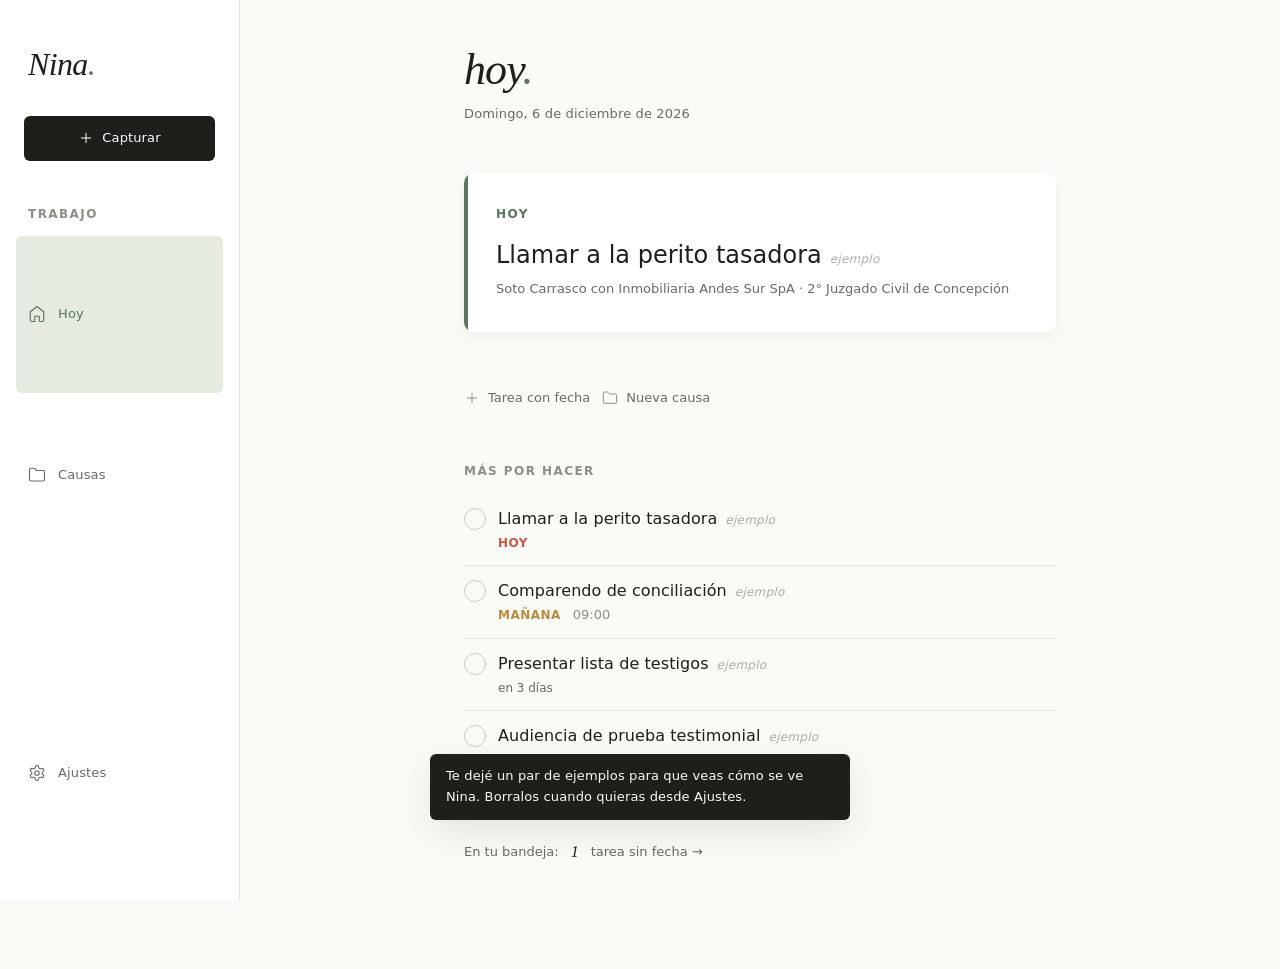
==== commit 1b103a31: "identidad: renombrar a Nina en toda la UI" ====
--- a/index.html
+++ b/index.html
@@ -5,9 +5,9 @@
   <meta name="viewport" content="width=device-width, initial-scale=1.0, viewport-fit=cover">
   <meta name="theme-color" content="#6B8E7F" media="(prefers-color-scheme: light)">
   <meta name="theme-color" content="#1F2421" media="(prefers-color-scheme: dark)">
-  <meta name="description" content="Carolina — gestor personal de causas judiciales">
+  <meta name="description" content="Nina — gestor personal de causas judiciales">
   <meta name="format-detection" content="telephone=no">
-  <title>Carolina</title>
+  <title>Nina</title>
   <link rel="manifest" href="./manifest.json">
   <link rel="icon" type="image/svg+xml" href="./icons/app-icon.svg">
   <link rel="apple-touch-icon" href="./icons/app-icon.svg">
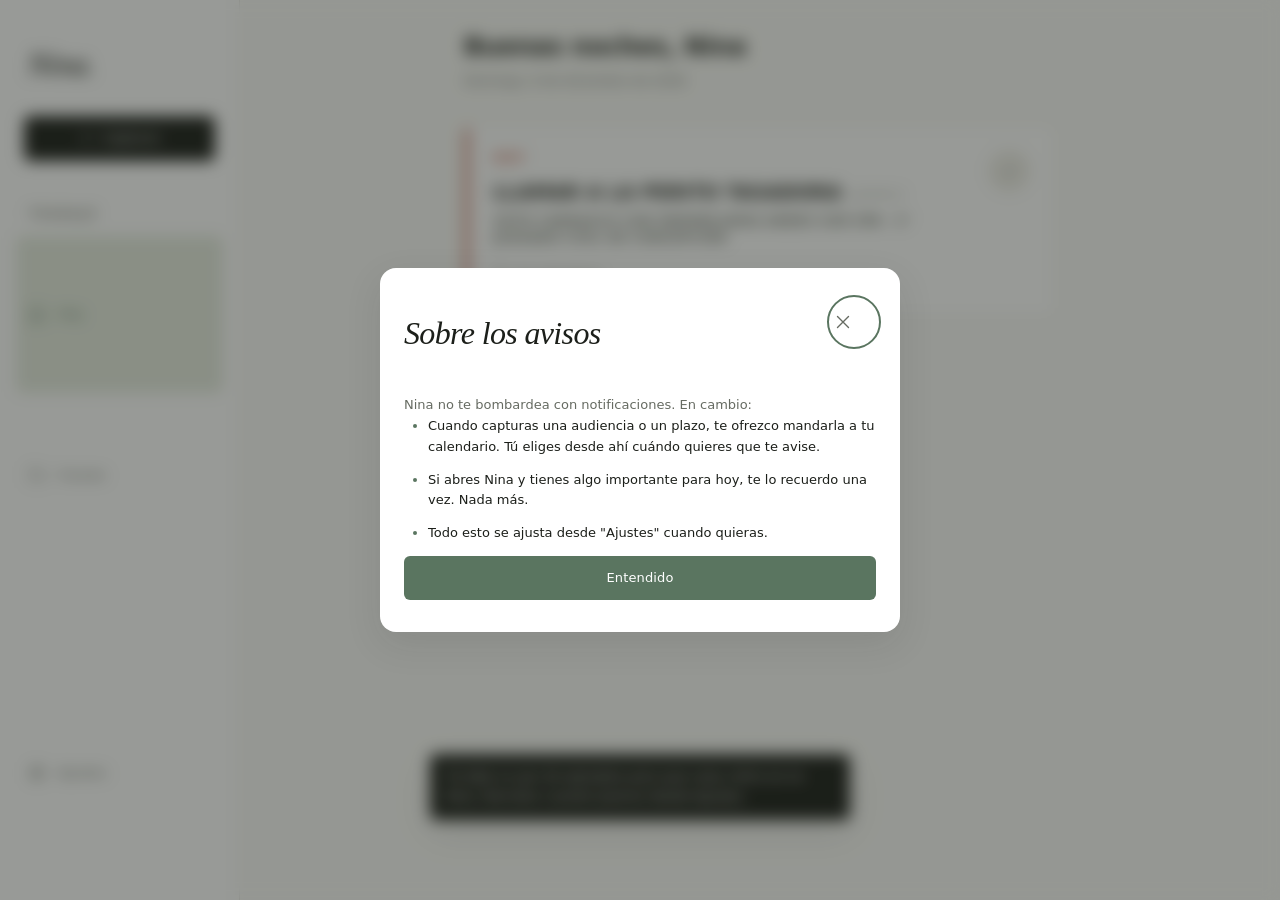
==== commit 5e88ad0d: "accesibilidad: respetar prefers-reduced-motion y limpiar aria-live" ====
--- a/index.html
+++ b/index.html
@@ -19,7 +19,7 @@
 <body>
   <aside id="sidebar" class="sidebar" aria-label="Navegación principal" hidden></aside>
 
-  <main id="app" role="main" aria-live="polite"></main>
+  <main id="app" role="main"></main>
 
   <nav id="bottom-nav" class="bottom-nav" aria-label="Navegación principal" hidden></nav>
 
--- a/css/base.css
+++ b/css/base.css
@@ -84,12 +84,14 @@
   white-space: nowrap; border: 0;
 }
 
-/* prefers-reduced-motion: anular animaciones. */
+/* prefers-reduced-motion: anular animaciones y transformaciones globales. */
 @media (prefers-reduced-motion: reduce) {
   *, *::before, *::after {
     animation-duration: 0.01ms !important;
     animation-iteration-count: 1 !important;
     transition-duration: 0.01ms !important;
+    transition-property: none !important;
+    transform: none !important;
     scroll-behavior: auto !important;
   }
 }
--- a/css/components.css
+++ b/css/components.css
@@ -901,6 +901,171 @@
   font-weight: var(--weight-semibold);
 }
 
+/* ===== Modal de bienvenida ===== */
+.bienvenida-lista {
+  margin: 0;
+  padding-left: var(--space-5);
+  display: flex;
+  flex-direction: column;
+  gap: var(--space-3);
+  color: var(--text-primary);
+  font-size: var(--text-sm);
+  line-height: var(--lh-body);
+}
+.bienvenida-lista li::marker { color: var(--accent-primary); }
+
+/* ===== Toggle switch (Avisos) ===== */
+.toggle {
+  display: flex;
+  align-items: center;
+  justify-content: space-between;
+  gap: var(--space-4);
+  width: 100%;
+  cursor: pointer;
+  min-height: var(--touch-min);
+}
+.toggle-label {
+  flex: 1;
+  font-size: var(--text-base);
+  color: var(--text-primary);
+}
+.toggle-switch {
+  position: relative;
+  flex-shrink: 0;
+  display: inline-block;
+  width: 44px;
+  height: 26px;
+}
+.toggle-switch input {
+  position: absolute;
+  opacity: 0;
+  width: 0; height: 0;
+  margin: 0; padding: 0;
+}
+.toggle-track {
+  position: absolute;
+  inset: 0;
+  background: var(--border-strong);
+  border-radius: var(--radius-pill);
+  transition: background var(--duration-micro);
+}
+.toggle-track::before {
+  content: "";
+  position: absolute;
+  top: 3px; left: 3px;
+  width: 20px; height: 20px;
+  background: #fff;
+  border-radius: 50%;
+  transition: transform var(--duration-micro) var(--ease-out);
+  box-shadow: var(--shadow-sm);
+}
+.toggle-switch input:checked ~ .toggle-track { background: var(--accent-primary); }
+.toggle-switch input:checked ~ .toggle-track::before { transform: translateX(18px); }
+.toggle-switch input:disabled ~ .toggle-track { opacity: 0.5; cursor: not-allowed; }
+
+/* ===== Sugeridor de tareas huérfanas ===== */
+.huerfanas-lista {
+  display: flex;
+  flex-direction: column;
+  gap: var(--space-1);
+  max-height: 50vh;
+  overflow-y: auto;
+}
+.huerfanas-fila {
+  display: flex;
+  align-items: center;
+  gap: var(--space-3);
+  padding: var(--space-3);
+  border: 1px solid var(--border-subtle);
+  border-radius: var(--radius-card);
+  cursor: pointer;
+  font-size: var(--text-sm);
+  color: var(--text-primary);
+}
+.huerfanas-fila:hover { background: var(--surface-muted); }
+.huerfanas-fila input[type="checkbox"] { width: 18px; height: 18px; }
+
+/* ===== Picker de causa con autocompletado ===== */
+.causa-picker {
+  position: relative;
+  display: flex;
+  align-items: center;
+}
+.causa-picker .input { flex: 1; padding-right: 40px; }
+.causa-clear {
+  position: absolute;
+  right: var(--space-2);
+  width: 28px; height: 28px;
+  display: flex; align-items: center; justify-content: center;
+  border-radius: 50%;
+  color: var(--text-tertiary);
+  background: transparent;
+}
+.causa-clear:hover { color: var(--text-primary); background: var(--surface-muted); }
+.causa-sugerencias {
+  margin-top: var(--space-2);
+  display: flex;
+  flex-direction: column;
+  gap: 0;
+  border: 1px solid var(--border-subtle);
+  border-radius: var(--radius-card);
+  overflow: hidden;
+  background: var(--surface-card);
+  box-shadow: var(--shadow-sm);
+}
+.causa-sugerencia {
+  display: block;
+  text-align: left;
+  padding: var(--space-3) var(--space-4);
+  border-bottom: 1px solid var(--border-subtle);
+  transition: background var(--duration-micro);
+}
+.causa-sugerencia:last-child { border-bottom: 0; }
+.causa-sugerencia:hover { background: var(--surface-muted); }
+.causa-sugerencia-tit {
+  font-size: var(--text-sm);
+  font-weight: var(--weight-medium);
+  color: var(--text-primary);
+  line-height: var(--lh-snug);
+}
+.causa-sugerencia-meta {
+  font-size: var(--text-xs);
+  color: var(--text-tertiary);
+  margin-top: 2px;
+}
+
+/* ===== Chips del parser de captura ===== */
+.captura-chips {
+  display: flex;
+  flex-wrap: wrap;
+  gap: var(--space-2);
+  margin-top: var(--space-2);
+  min-height: 0;
+}
+.captura-chip {
+  display: inline-flex;
+  align-items: center;
+  gap: var(--space-2);
+  padding: var(--space-1) var(--space-3);
+  background: var(--accent-soft);
+  color: var(--text-primary);
+  border-radius: var(--radius-pill);
+  font-size: var(--text-xs);
+  font-weight: var(--weight-medium);
+  border: 1px solid transparent;
+  transition: border-color var(--duration-micro), background var(--duration-micro);
+}
+.captura-chip:hover {
+  border-color: var(--border-strong);
+}
+.captura-chip .icon {
+  color: var(--text-tertiary);
+}
+.captura-chip-icono {
+  font-size: 1rem;
+  line-height: 1;
+}
+
 /* ===== Badge "ejemplo" — discreto para registros precargados ===== */
 .badge-ejemplo {
   font-size: var(--text-xs);
@@ -911,3 +1076,18 @@
   margin-left: var(--space-2);
   opacity: 0.7;
 }
+
+/* ===== Badge "no asistida" — audiencias pasadas sin completar ===== */
+.badge-no-asistida {
+  font-size: var(--text-xs);
+  color: var(--text-tertiary);
+  background: var(--surface-muted);
+  padding: 2px var(--space-2);
+  border-radius: var(--radius-pill);
+  margin-left: var(--space-2);
+  font-weight: var(--weight-regular);
+}
+.tarea-row.vencida { opacity: 0.7; }
+.tarea-row.vencida .tarea-titulo span:first-child {
+  color: var(--text-secondary);
+}
--- a/css/views.css
+++ b/css/views.css
@@ -1,128 +1,271 @@
-/* Estilos por vista — editorial calm. */
+/* Estilos por vista. */
 
 /* ===== Vista Hoy ===== */
 .view-hoy {
-  padding-top: var(--space-7);
+  padding-top: var(--space-6);
   padding-bottom: var(--space-9);
 }
 
-/* Hero: "hoy." en serif italic grande, fecha debajo en sans */
-.hoy-hero {
-  margin-bottom: var(--space-7);
-}
-.hoy-display {
-  font-family: var(--font-display);
-  font-style: italic;
-  font-weight: 400;
-  font-size: var(--text-3xl);
-  line-height: 1;
-  letter-spacing: var(--tracking-tight);
-  color: var(--text-primary);
-  display: inline-block;
-}
-.hoy-display::after {
-  content: ".";
-  color: var(--accent-primary);
+.hoy-encabezado {
+  margin-bottom: var(--space-6);
+}
+.hoy-saludo {
+  font-size: var(--text-xl);
+  font-weight: var(--weight-semibold);
+  color: var(--text-primary);
+  line-height: var(--lh-snug);
+  letter-spacing: 0;
 }
 .hoy-fecha {
   font-size: var(--text-sm);
   color: var(--text-secondary);
-  margin-top: var(--space-3);
-  letter-spacing: 0.01em;
+  margin-top: var(--space-2);
 }
 .hoy-fecha::first-letter { text-transform: uppercase; }
 
-/* Bloque "Lo siguiente" — Hero card prominente.
-   La pregunta principal de Vista Hoy se responde acá. Más peso visual que el resto. */
-.hoy-next {
-  margin-bottom: var(--space-7);
-  padding: var(--space-6) var(--space-6);
+/* Tarjeta de foco — banda lateral según semáforo */
+.hoy-foco {
+  display: flex;
+  align-items: flex-start;
+  gap: var(--space-4);
+  margin-bottom: var(--space-4);
+  padding: var(--space-5) var(--space-5) var(--space-5) calc(var(--space-5) + 4px);
   background: var(--surface-card);
+  border: 1px solid var(--border-subtle);
   border-radius: var(--radius-card);
-  box-shadow: var(--shadow-md);
+  box-shadow: var(--shadow-sm);
   position: relative;
+  cursor: pointer;
   overflow: hidden;
-  cursor: pointer;
-  transition: transform 100ms var(--ease-out), box-shadow var(--duration-micro) var(--ease-out);
-}
-.hoy-next::before {
+  transition: box-shadow var(--duration-micro) var(--ease-out);
+}
+.hoy-foco:hover { box-shadow: var(--shadow-md); }
+
+/* Banda lateral del semáforo */
+.hoy-foco::before {
   content: "";
   position: absolute;
   left: 0; top: 0; bottom: 0;
   width: 4px;
-  background: var(--accent-primary);
-}
-.hoy-next:hover { box-shadow: var(--shadow-lg); }
-.hoy-next:active { transform: scale(0.995); }
-
-.hoy-next-eyebrow {
+  background: transparent;
+}
+.hoy-foco.semaforo-urgent::before { background: var(--status-urgent); }
+.hoy-foco.semaforo-warn::before    { background: var(--status-warn); }
+.hoy-foco.semaforo-soon::before    { background: var(--border-strong); width: 1px; }
+.hoy-foco.semaforo-far::before     { background: transparent; }
+
+/* Eyebrow toma el color del semáforo */
+.hoy-foco.semaforo-urgent .hoy-foco-eyebrow { color: var(--status-urgent); }
+.hoy-foco.semaforo-warn  .hoy-foco-eyebrow  { color: var(--status-warn); }
+.hoy-foco.semaforo-soon  .hoy-foco-eyebrow  { color: var(--text-secondary); }
+.hoy-foco.semaforo-far   .hoy-foco-eyebrow  { color: var(--text-tertiary); }
+.hoy-foco-cuerpo { flex: 1; min-width: 0; }
+.hoy-foco-eyebrow {
   font-size: var(--text-xs);
   font-weight: var(--weight-semibold);
   text-transform: uppercase;
   letter-spacing: var(--tracking-wider);
+  color: var(--text-tertiary);
+}
+.hoy-foco-hora {
+  font-size: var(--text-xl);
+  font-weight: var(--weight-semibold);
+  color: var(--text-primary);
+  font-variant-numeric: tabular-nums;
+  line-height: 1.1;
+  margin-top: var(--space-2);
+}
+.hoy-foco-titulo {
+  font-size: var(--text-lg);
+  font-weight: var(--weight-semibold);
+  color: var(--text-primary);
+  line-height: var(--lh-snug);
+  margin-top: var(--space-3);
+  word-break: break-word;
+}
+.hoy-foco-meta {
+  font-size: var(--text-sm);
+  color: var(--text-secondary);
+  margin-top: var(--space-2);
+  line-height: var(--lh-snug);
+}
+.hoy-foco-cal {
+  display: inline-flex;
+  align-items: center;
+  gap: var(--space-2);
+  margin-top: var(--space-4);
+  padding: var(--space-1) 0;
+  color: var(--text-secondary);
+  font-size: var(--text-sm);
+  font-weight: var(--weight-medium);
+}
+.hoy-foco-cal:hover { color: var(--accent-primary); }
+.hoy-foco-cal .icon { color: var(--text-tertiary); }
+.hoy-foco-cal:hover .icon { color: var(--accent-primary); }
+.hoy-foco-completar {
+  flex-shrink: 0;
+  width: 44px; height: 44px;
+  display: flex; align-items: center; justify-content: center;
+  border-radius: 50%;
+  background: var(--surface-muted);
+  color: var(--text-tertiary);
+  transition: background var(--duration-micro), color var(--duration-micro);
+}
+.hoy-foco-completar:hover {
+  background: var(--accent-soft);
   color: var(--accent-primary);
 }
-.hoy-next-hora {
+
+.hoy-ver-mas {
+  display: inline-block;
+  font-size: var(--text-sm);
+  color: var(--text-secondary);
+  padding: var(--space-2) 0;
+}
+.hoy-ver-mas:hover { color: var(--accent-primary); }
+
+/* ===== Vista #hoy/todas ===== */
+.view-hoy-todas {
+  padding-top: var(--space-5);
+  padding-bottom: var(--space-9);
+}
+.todas-encabezado {
+  margin-bottom: var(--space-5);
+}
+.todas-volver {
+  display: inline-flex;
+  align-items: center;
+  gap: var(--space-1);
+  color: var(--text-secondary);
+  font-size: var(--text-sm);
+  margin-bottom: var(--space-3);
+}
+.todas-volver:hover { color: var(--accent-primary); }
+.todas-titulo {
+  font-size: var(--text-xl);
+  font-weight: var(--weight-semibold);
+  color: var(--text-primary);
+  letter-spacing: 0;
+}
+.todas-lista {
+  list-style: none;
+  margin: 0;
+  padding: 0;
+  display: flex;
+  flex-direction: column;
+  gap: var(--space-1);
+}
+.todas-fila {
+  display: flex;
+  align-items: center;
+  gap: var(--space-3);
+  padding: var(--space-3) 0;
+  border-bottom: 1px solid var(--border-subtle);
+  transition: opacity var(--duration-exit) var(--ease-in);
+}
+.todas-fila.completing {
+  opacity: 0;
+  transform: translateX(8px);
+}
+.todas-check {
+  flex-shrink: 0;
+  width: 44px; height: 44px;
+  display: flex; align-items: center; justify-content: center;
+  border-radius: 50%;
+}
+.todas-check::before {
+  content: "";
+  width: 22px; height: 22px;
+  border: 2px solid var(--border-strong);
+  border-radius: 50%;
+  background: transparent;
+  transition: border-color var(--duration-micro);
+}
+.todas-check:hover::before { border-color: var(--accent-primary); }
+.todas-cuerpo { flex: 1; min-width: 0; }
+.todas-titulo-row {
+  display: flex;
+  align-items: center;
+  gap: var(--space-2);
+  flex-wrap: wrap;
+}
+.todas-titulo {
+  font-size: var(--text-base);
+  color: var(--text-primary);
+  line-height: var(--lh-snug);
+}
+.todas-causa {
+  font-size: var(--text-xs);
+  color: var(--text-tertiary);
+  margin-top: 2px;
+  white-space: nowrap;
+  overflow: hidden;
+  text-overflow: ellipsis;
+}
+.todas-hora {
+  flex-shrink: 0;
+  font-size: var(--text-sm);
+  color: var(--text-secondary);
+  font-variant-numeric: tabular-nums;
+}
+.todas-cal {
+  flex-shrink: 0;
+  width: 44px; height: 44px;
+  display: flex; align-items: center; justify-content: center;
+  color: var(--text-tertiary);
+  border-radius: 50%;
+  transition: background var(--duration-micro), color var(--duration-micro);
+}
+.todas-cal:hover { background: var(--surface-muted); color: var(--accent-primary); }
+
+.todas-seccion {
+  margin-top: var(--space-6);
+}
+.todas-seccion-eyebrow {
+  font-size: var(--text-xs);
+  font-weight: var(--weight-semibold);
+  text-transform: uppercase;
+  letter-spacing: var(--tracking-wider);
+  color: var(--text-tertiary);
+  margin-bottom: var(--space-3);
+}
+
+/* Punto + texto del semáforo en filas de lista */
+.sem-dot {
+  display: inline-block;
+  width: 8px; height: 8px;
+  border-radius: 50%;
+  background: var(--text-tertiary);
+  flex-shrink: 0;
+}
+.sem-dot.semaforo-urgent { background: var(--status-urgent); }
+.sem-dot.semaforo-warn   { background: var(--status-warn); }
+.sem-dot.semaforo-soon   { background: var(--text-secondary); }
+.sem-dot.semaforo-far    { background: var(--text-tertiary); }
+
+.sem-texto {
+  font-size: var(--text-xs);
+  white-space: nowrap;
+}
+.sem-texto.semaforo-urgent { color: var(--status-urgent); font-weight: var(--weight-semibold); }
+.sem-texto.semaforo-warn   { color: var(--status-warn); font-weight: var(--weight-semibold); }
+.sem-texto.semaforo-soon   { color: var(--text-secondary); }
+.sem-texto.semaforo-far    { color: var(--text-tertiary); }
+
+/* Empty state Hoy — frase del día y CTA secundario */
+.hoy-empty {
+  padding: var(--space-7) 0;
+  text-align: center;
+}
+.hoy-empty-frase {
   font-family: var(--font-display);
   font-style: italic;
-  font-size: var(--text-4xl);
-  font-weight: 400;
-  letter-spacing: var(--tracking-tight);
-  color: var(--text-primary);
-  margin-top: var(--space-3);
-  font-variant-numeric: tabular-nums;
-  line-height: 1;
-}
-.hoy-next-titulo {
-  font-size: var(--text-xl);
-  font-weight: var(--weight-medium);
-  color: var(--text-primary);
-  margin-top: var(--space-4);
-  line-height: var(--lh-snug);
-}
-.hoy-next-meta {
-  font-size: var(--text-sm);
-  color: var(--text-secondary);
-  margin-top: var(--space-2);
-}
-
-/* Quick action row: discreta, justo debajo del hero */
-.hoy-quick {
-  display: flex;
-  gap: var(--space-3);
-  margin-bottom: var(--space-7);
-  flex-wrap: wrap;
-}
-.hoy-quick-link {
-  display: inline-flex;
-  align-items: center;
-  gap: var(--space-2);
-  padding: var(--space-2) 0;
-  color: var(--text-secondary);
-  font-size: var(--text-sm);
-  font-weight: var(--weight-medium);
-  text-decoration: none;
-  cursor: pointer;
-  transition: color var(--duration-micro) var(--ease-out);
-  border: none;
-  background: none;
-}
-.hoy-quick-link:hover { color: var(--text-primary); text-decoration: none; }
-.hoy-quick-link .icon { color: var(--text-tertiary); }
-.hoy-quick-link:hover .icon { color: var(--accent-primary); }
-
-/* Sección genérica — eyebrow + contenido */
-.hoy-section { margin-bottom: var(--space-7); }
-.hoy-section-eyebrow {
-  font-size: var(--text-xs);
-  font-weight: var(--weight-semibold);
-  text-transform: uppercase;
-  letter-spacing: var(--tracking-wider);
-  color: var(--text-tertiary);
-  margin-bottom: var(--space-4);
-}
-
-/* Stat removido — la lista de tareas ya comunica cuántas hay. Sustracción. */
+  font-size: var(--text-lg);
+  color: var(--text-secondary);
+  line-height: var(--lh-relaxed);
+  max-width: 32rem;
+  margin: 0 auto var(--space-5) auto;
+}
 
 /* ===== Lista de Causas ===== */
 .view-causas {
@@ -337,15 +480,13 @@
   padding-top: var(--space-7);
   padding-bottom: var(--space-9);
 }
-.ajustes-display {
-  font-family: var(--font-display);
-  font-style: italic;
-  font-weight: 400;
-  font-size: var(--text-3xl);
-  letter-spacing: var(--tracking-tight);
-  margin-bottom: var(--space-7);
-}
-.ajustes-display::after { content: "."; color: var(--accent-primary); }
+.ajustes-titulo {
+  font-size: var(--text-xl);
+  font-weight: var(--weight-semibold);
+  color: var(--text-primary);
+  letter-spacing: 0;
+  margin-bottom: var(--space-6);
+}
 
 .ajustes-section { margin-bottom: var(--space-7); }
 .ajustes-section-title {
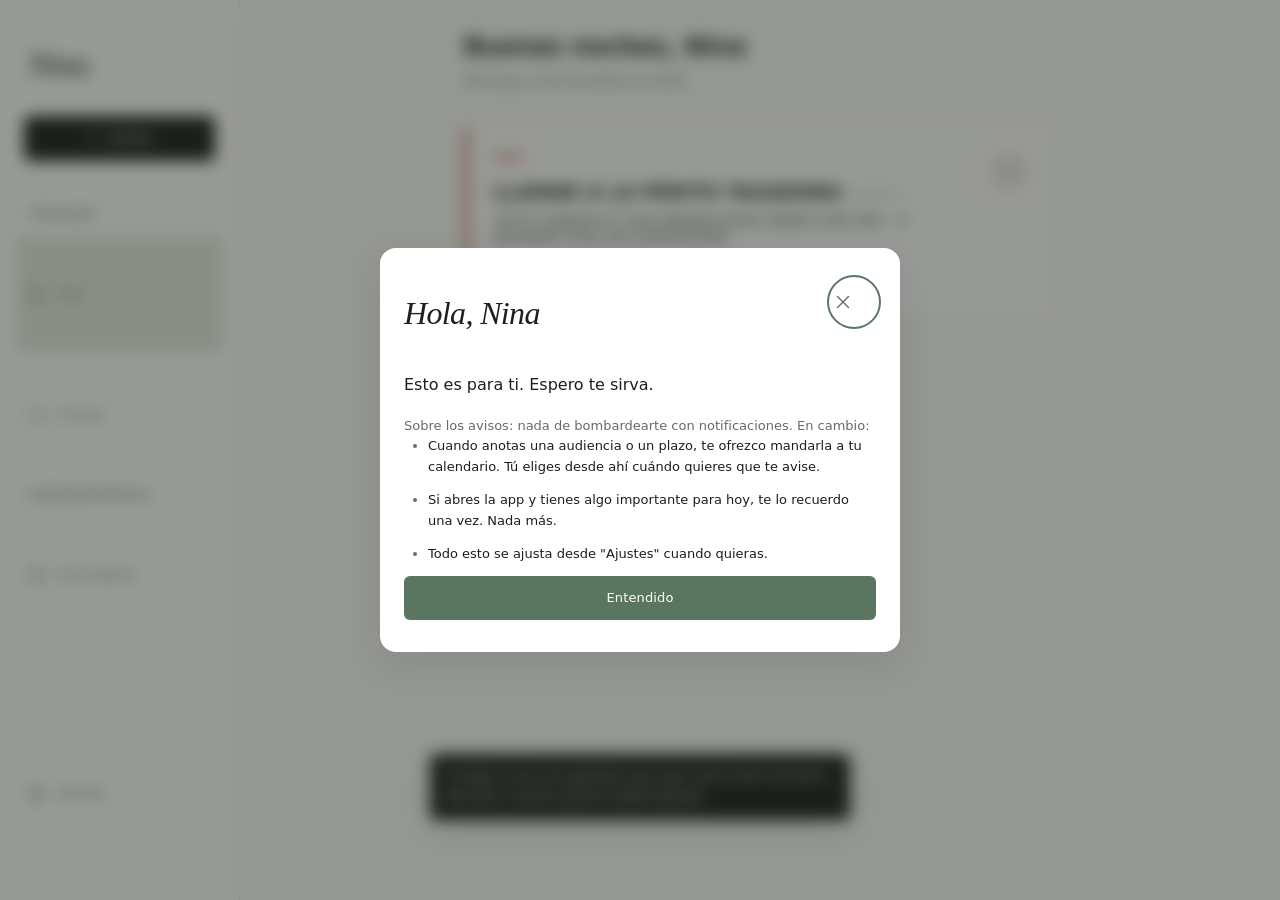
==== commit 975c11eb: "copy: cambiar Capturar por Anotar en sidebar, FAB, empty state y avisos" ====
--- a/index.html
+++ b/index.html
@@ -23,7 +23,7 @@
 
   <nav id="bottom-nav" class="bottom-nav" aria-label="Navegación principal" hidden></nav>
 
-  <button id="fab" class="fab" aria-label="Captura rápida" hidden></button>
+  <button id="fab" class="fab" aria-label="Anotar tarea" hidden></button>
 
   <div id="modal-root"></div>
   <div id="toast-root" class="toast-root" aria-live="polite" aria-atomic="true"></div>
--- a/css/components.css
+++ b/css/components.css
@@ -901,7 +901,85 @@
   font-weight: var(--weight-semibold);
 }
 
+/* ===== Menú de calendario ===== */
+.cal-opciones {
+  display: flex;
+  flex-direction: column;
+  gap: var(--space-3);
+}
+.cal-opcion-wrap {
+  display: flex;
+  flex-direction: column;
+  gap: var(--space-2);
+}
+.cal-opcion {
+  position: relative;
+  display: flex;
+  align-items: center;
+  gap: var(--space-4);
+  width: 100%;
+  min-height: 60px;
+  padding: var(--space-3) var(--space-4);
+  background: var(--surface-card);
+  border: 1px solid var(--border-subtle);
+  border-radius: var(--radius-card);
+  text-align: left;
+  transition: background var(--duration-micro), border-color var(--duration-micro);
+}
+.cal-opcion:hover {
+  background: var(--surface-muted);
+  border-color: var(--border-strong);
+}
+.cal-opcion-icono {
+  flex-shrink: 0;
+  display: flex;
+  align-items: center;
+  justify-content: center;
+  width: 40px;
+  height: 40px;
+  color: var(--text-primary);
+}
+.cal-opcion-textos {
+  flex: 1;
+  display: flex;
+  flex-direction: column;
+  min-width: 0;
+}
+.cal-opcion-titulo {
+  font-size: var(--text-base);
+  font-weight: var(--weight-medium);
+  color: var(--text-primary);
+}
+.cal-opcion-descripcion {
+  font-size: var(--text-sm);
+  color: var(--text-tertiary);
+  margin-top: 2px;
+}
+.cal-opcion-recomendado {
+  position: absolute;
+  top: var(--space-2);
+  right: var(--space-3);
+  padding: 2px 6px;
+  background: var(--accent-soft);
+  color: var(--accent-primary);
+  font-size: var(--text-xs);
+  font-weight: var(--weight-medium);
+  border-radius: var(--radius-pill);
+}
+.cal-opcion-nota {
+  font-size: var(--text-sm);
+  color: var(--text-tertiary);
+  padding: 0 var(--space-3);
+  line-height: var(--lh-snug);
+}
+
 /* ===== Modal de bienvenida ===== */
+.bienvenida-intro {
+  font-size: var(--text-base);
+  color: var(--text-primary);
+  line-height: var(--lh-snug);
+  margin-bottom: var(--space-2);
+}
 .bienvenida-lista {
   margin: 0;
   padding-left: var(--space-5);
@@ -1034,6 +1112,16 @@
   margin-top: 2px;
 }
 
+/* ===== Nudge desde captura rápida ===== */
+.captura-nudge {
+  display: block;
+  text-align: center;
+  font-size: var(--text-sm);
+  color: var(--text-tertiary);
+  padding: var(--space-3) 0;
+}
+.captura-nudge:hover { color: var(--accent-primary); }
+
 /* ===== Chips del parser de captura ===== */
 .captura-chips {
   display: flex;
--- a/css/views.css
+++ b/css/views.css
@@ -480,6 +480,250 @@
   padding-top: var(--space-7);
   padding-bottom: var(--space-9);
 }
+/* ===== Vista Calculadora ===== */
+.view-calculadora {
+  padding-top: var(--space-5);
+  padding-bottom: var(--space-9);
+}
+.calc-encabezado { margin-bottom: var(--space-5); }
+.calc-titulo {
+  font-size: var(--text-xl);
+  font-weight: var(--weight-semibold);
+  color: var(--text-primary);
+}
+.calc-subtitulo {
+  font-size: var(--text-sm);
+  color: var(--text-secondary);
+  margin-top: var(--space-1);
+}
+
+/* Banner de indicadores económicos */
+.calc-banner {
+  background: var(--surface-card);
+  border: 1px solid var(--border-subtle);
+  border-radius: var(--radius-card);
+  padding: var(--space-4);
+  margin-bottom: var(--space-5);
+}
+.calc-banner-grid {
+  display: grid;
+  grid-template-columns: 1fr 1fr;
+  gap: var(--space-4);
+}
+@media (min-width: 720px) {
+  .calc-banner-grid { grid-template-columns: repeat(4, 1fr); }
+}
+.calc-banner-item { display: flex; flex-direction: column; }
+.calc-banner-ticker {
+  font-size: var(--text-xs);
+  text-transform: uppercase;
+  letter-spacing: var(--tracking-wider);
+  color: var(--text-tertiary);
+  font-weight: var(--weight-semibold);
+}
+.calc-banner-valor {
+  font-size: var(--text-base);
+  font-weight: var(--weight-semibold);
+  color: var(--text-primary);
+  font-variant-numeric: tabular-nums;
+  margin-top: 2px;
+}
+.calc-banner-fecha {
+  font-size: var(--text-xs);
+  color: var(--text-tertiary);
+  margin-top: 2px;
+}
+.calc-banner-pie {
+  margin-top: var(--space-3);
+  font-size: var(--text-xs);
+  color: var(--text-tertiary);
+  text-align: center;
+}
+.calc-banner-pie.estimado { color: var(--status-warn); }
+
+/* Cuerpo de la calculadora */
+.calc-cuerpo {
+  background: var(--surface-card);
+  border: 1px solid var(--border-subtle);
+  border-radius: var(--radius-card);
+  padding: var(--space-5);
+  margin-bottom: var(--space-5);
+}
+.calc-seccion-titulo {
+  font-size: var(--text-base);
+  font-weight: var(--weight-semibold);
+  color: var(--text-primary);
+  margin-bottom: var(--space-3);
+}
+.calc-tabs {
+  display: flex;
+  gap: var(--space-2);
+  margin-bottom: var(--space-4);
+}
+.calc-tab {
+  padding: var(--space-2) var(--space-4);
+  background: var(--surface-muted);
+  border-radius: var(--radius-pill);
+  font-size: var(--text-sm);
+  color: var(--text-secondary);
+  transition: background var(--duration-micro), color var(--duration-micro);
+}
+.calc-tab.active {
+  background: var(--accent-soft);
+  color: var(--accent-primary);
+  font-weight: var(--weight-medium);
+}
+.calc-modo { display: flex; flex-direction: column; gap: var(--space-4); }
+
+.calc-buscador-wrap { position: relative; }
+.calc-sugerencias {
+  margin-top: var(--space-2);
+  display: flex;
+  flex-direction: column;
+  border: 1px solid var(--border-subtle);
+  border-radius: var(--radius-card);
+  overflow: hidden;
+  background: var(--surface-card);
+  box-shadow: var(--shadow-sm);
+}
+.calc-sugerencia {
+  text-align: left;
+  padding: var(--space-3) var(--space-4);
+  border-bottom: 1px solid var(--border-subtle);
+}
+.calc-sugerencia:last-child { border-bottom: 0; }
+.calc-sugerencia:hover { background: var(--surface-muted); }
+.calc-sugerencia-tit {
+  font-size: var(--text-sm);
+  font-weight: var(--weight-medium);
+  color: var(--text-primary);
+}
+.calc-sugerencia-meta {
+  font-size: var(--text-xs);
+  color: var(--text-tertiary);
+  margin-top: 2px;
+}
+
+.calc-arancel-resumen {
+  padding: var(--space-3) var(--space-4);
+  background: var(--surface-muted);
+  border-radius: var(--radius-card);
+}
+.calc-arancel-gestion {
+  font-size: var(--text-base);
+  font-weight: var(--weight-medium);
+  color: var(--text-primary);
+}
+.calc-arancel-meta {
+  font-size: var(--text-sm);
+  color: var(--text-secondary);
+  margin-top: 2px;
+}
+
+.calc-factor-row {
+  display: flex;
+  gap: var(--space-3);
+  align-items: center;
+}
+.calc-factor-slider { flex: 1; }
+.calc-factor-input { width: 80px; flex-shrink: 0; }
+
+.calc-resultado {
+  padding: var(--space-4);
+  background: var(--accent-soft);
+  border-radius: var(--radius-card);
+  text-align: center;
+}
+.calc-resultado-vacio {
+  padding: var(--space-4);
+  background: var(--surface-muted);
+  border-radius: var(--radius-card);
+  text-align: center;
+  font-size: var(--text-sm);
+  color: var(--text-tertiary);
+}
+.calc-resultado-eyebrow {
+  font-size: var(--text-xs);
+  text-transform: uppercase;
+  letter-spacing: var(--tracking-wider);
+  color: var(--accent-primary);
+  font-weight: var(--weight-semibold);
+}
+.calc-resultado-monto {
+  font-size: var(--text-2xl);
+  font-weight: var(--weight-semibold);
+  color: var(--text-primary);
+  margin-top: var(--space-2);
+  font-variant-numeric: tabular-nums;
+}
+.calc-resultado-pesos {
+  font-size: var(--text-sm);
+  color: var(--text-secondary);
+  margin-top: var(--space-1);
+}
+
+.calc-acciones {
+  display: flex;
+  flex-direction: column;
+}
+
+/* Tabla de aranceles */
+.calc-tabla { background: transparent; }
+.calc-aranceles-grid {
+  display: grid;
+  grid-template-columns: 1fr;
+  gap: var(--space-3);
+}
+@media (min-width: 720px) {
+  .calc-aranceles-grid { grid-template-columns: 1fr 1fr; }
+}
+.calc-arancel-card {
+  background: var(--surface-card);
+  border: 1px solid var(--border-subtle);
+  border-radius: var(--radius-card);
+  padding: var(--space-4);
+  display: flex;
+  flex-direction: column;
+  gap: var(--space-3);
+}
+.calc-arancel-card-cuerpo { cursor: pointer; }
+.calc-arancel-card-tit {
+  font-size: var(--text-base);
+  font-weight: var(--weight-medium);
+  color: var(--text-primary);
+  line-height: var(--lh-snug);
+}
+.calc-arancel-card-meta {
+  display: flex;
+  justify-content: space-between;
+  align-items: baseline;
+  font-size: var(--text-sm);
+  color: var(--text-secondary);
+  margin-top: var(--space-1);
+}
+.calc-arancel-card-pesos {
+  color: var(--text-tertiary);
+  font-variant-numeric: tabular-nums;
+}
+.calc-arancel-card-notas {
+  font-size: var(--text-sm);
+  color: var(--text-tertiary);
+  margin-top: var(--space-2);
+  line-height: var(--lh-snug);
+}
+.calc-arancel-usar {
+  align-self: flex-end;
+  font-size: var(--text-sm);
+  padding: var(--space-1) var(--space-3);
+}
+
+.calc-disclaimer {
+  font-size: var(--text-xs);
+  color: var(--text-tertiary);
+  text-align: center;
+  padding: var(--space-4);
+}
+
 .ajustes-titulo {
   font-size: var(--text-xl);
   font-weight: var(--weight-semibold);
